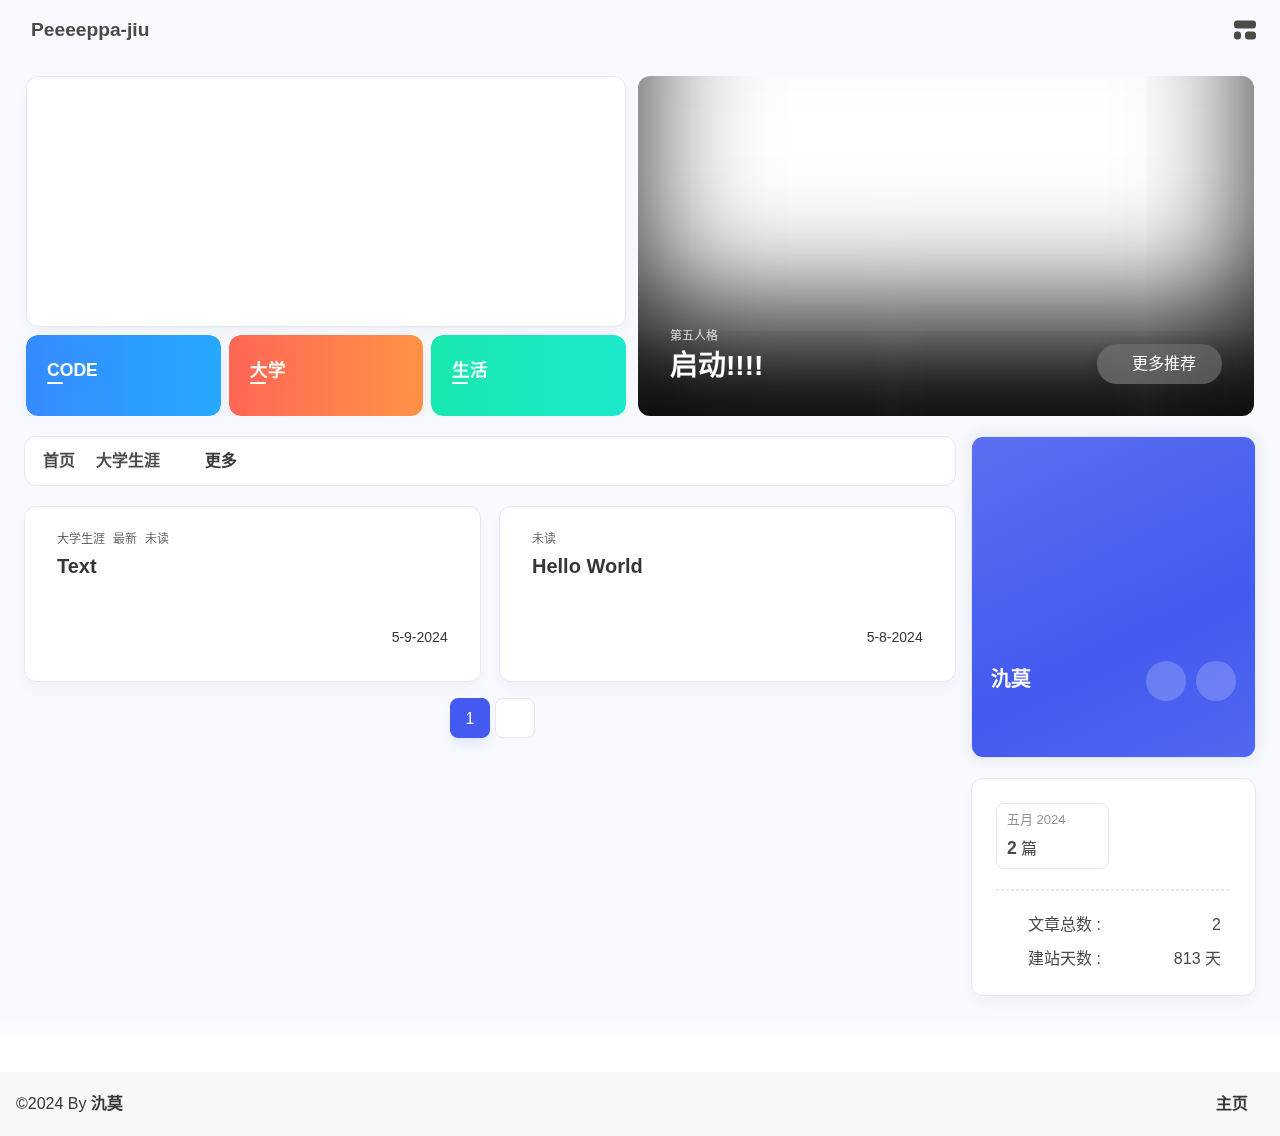
==== index.html @ de9994e9 "Site updated: 2024-05-10 02:09:03" ====
<!DOCTYPE html><html lang="zh-CN" data-theme="light"><head><meta charset="UTF-8"><meta http-equiv="X-UA-Compatible" content="IE=edge"><meta name="viewport" content="width=device-width, initial-scale=1.0, user-scalable=no"><title>Peeeeppa-jiu</title><meta name="author" content="氿莫"><meta name="copyright" content="氿莫"><meta name="format-detection" content="telephone=no"><meta name="theme-color" content="#f7f9fe"><meta name="mobile-web-app-capable" content="yes"><meta name="apple-touch-fullscreen" content="yes"><meta name="apple-mobile-web-app-title" content="Peeeeppa-jiu"><meta name="application-name" content="Peeeeppa-jiu"><meta name="apple-mobile-web-app-capable" content="yes"><meta name="apple-mobile-web-app-status-bar-style" content="#f7f9fe"><meta property="og:type" content="website"><meta property="og:title" content="Peeeeppa-jiu"><meta property="og:url" content="http://example.com/index.html"><meta property="og:site_name" content="Peeeeppa-jiu"><meta property="og:description"><meta property="og:locale" content="zh-CN"><meta property="og:image" content="https://img2.imgtp.com/2024/05/09/BNInA5LU.jpg"><meta property="article:author" content="氿莫"><meta property="article:tag"><meta name="twitter:card" content="summary"><meta name="twitter:image" content="https://img2.imgtp.com/2024/05/09/BNInA5LU.jpg"><meta name="description"><link rel="shortcut icon" href="/"><link rel="canonical" href="http://example.com/"><link rel="preconnect" href="//cdn.cbd.int"/><meta name="google-site-verification" content="xxx"/><meta name="baidu-site-verification" content="code-xxx"/><meta name="msvalidate.01" content="xxx"/><link rel="stylesheet" href="/css/index.css"><link rel="stylesheet" href="https://cdn.cbd.int/node-snackbar@0.1.16/dist/snackbar.min.css" media="print" onload="this.media='all'"><link rel="stylesheet" href="https://cdn.cbd.int/@fancyapps/ui@5.0.28/dist/fancybox/fancybox.css" media="print" onload="this.media='all'"><script>const GLOBAL_CONFIG = {
  linkPageTop: undefined,
  peoplecanvas: {"enable":true,"img":"https://upload-bbs.miyoushe.com/upload/2023/09/03/125766904/ee23df8517f3c3e3efc4145658269c06_5714860933110284659.png"},
  postHeadAiDescription: {"enable":true,"gptName":"三火","mode":"local","switchBtn":false,"btnLink":"https://afdian.net/item/886a79d4db6711eda42a52540025c377","randomNum":3,"basicWordCount":1000,"key":"xxxx","Referer":"https://xx.xx/"},
  diytitle: {"enable":true,"leaveTitle":"w(ﾟДﾟ)w 不要走！再看看嘛！","backTitle":"♪(^∇^*)欢迎肥来！"},
  LA51: undefined,
  greetingBox: undefined,
  twikooEnvId: '',
  commentBarrageConfig:undefined,
  root: '/',
  preloader: {"source":3},
  friends_vue_info: undefined,
  navMusic: false,
  mainTone: undefined,
  authorStatus: undefined,
  algolia: undefined,
  localSearch: undefined,
  translate: undefined,
  noticeOutdate: undefined,
  highlight: {"plugin":"highlight.js","highlightCopy":true,"highlightLang":true,"highlightHeightLimit":330},
  copy: {
    success: '复制成功',
    error: '复制错误',
    noSupport: '浏览器不支持'
  },
  relativeDate: {
    homepage: false,
    simplehomepage: true,
    post: false
  },
  runtime: '天',
  date_suffix: {
    just: '刚刚',
    min: '分钟前',
    hour: '小时前',
    day: '天前',
    month: '个月前'
  },
  copyright: {"copy":true,"copyrightEbable":false,"limitCount":50,"languages":{"author":"作者: 氿莫","link":"链接: ","source":"来源: Peeeeppa-jiu","info":"著作权归作者所有。商业转载请联系作者获得授权，非商业转载请注明出处。","copySuccess":"复制成功，复制和转载请标注本文地址"}},
  lightbox: 'fancybox',
  Snackbar: {"chs_to_cht":"你已切换为繁体","cht_to_chs":"你已切换为简体","day_to_night":"你已切换为深色模式","night_to_day":"你已切换为浅色模式","bgLight":"#425AEF","bgDark":"#1f1f1f","position":"top-center"},
  source: {
    justifiedGallery: {
      js: 'https://cdn.cbd.int/flickr-justified-gallery@2.1.2/dist/fjGallery.min.js',
      css: 'https://cdn.cbd.int/flickr-justified-gallery@2.1.2/dist/fjGallery.css'
    }
  },
  isPhotoFigcaption: false,
  islazyload: true,
  isAnchor: false,
  shortcutKey: undefined,
  autoDarkmode: true
}</script><script id="config-diff">var GLOBAL_CONFIG_SITE = {
  configTitle: 'Peeeeppa-jiu',
  title: 'Peeeeppa-jiu',
  postAI: '',
  pageFillDescription: '',
  isPost: false,
  isHome: true,
  isHighlightShrink: false,
  isToc: false,
  postUpdate: '2024-05-10 02:08:57',
  postMainColor: '',
}</script><noscript><style type="text/css">
  #nav {
    opacity: 1
  }
  .justified-gallery img {
    opacity: 1
  }

  #recent-posts time,
  #post-meta time {
    display: inline !important
  }
</style></noscript><script>(win=>{
      win.saveToLocal = {
        set: (key, value, ttl) => {
          if (ttl === 0) return
          const now = Date.now()
          const expiry = now + ttl * 86400000
          const item = {
            value,
            expiry
          }
          localStorage.setItem(key, JSON.stringify(item))
        },
      
        get: key => {
          const itemStr = localStorage.getItem(key)
      
          if (!itemStr) {
            return undefined
          }
          const item = JSON.parse(itemStr)
          const now = Date.now()
      
          if (now > item.expiry) {
            localStorage.removeItem(key)
            return undefined
          }
          return item.value
        }
      }
    
      win.getScript = (url, attr = {}) => new Promise((resolve, reject) => {
        const script = document.createElement('script')
        script.src = url
        script.async = true
        script.onerror = reject
        script.onload = script.onreadystatechange = function() {
          const loadState = this.readyState
          if (loadState && loadState !== 'loaded' && loadState !== 'complete') return
          script.onload = script.onreadystatechange = null
          resolve()
        }

        Object.keys(attr).forEach(key => {
          script.setAttribute(key, attr[key])
        })

        document.head.appendChild(script)
      })
    
      win.getCSS = (url, id = false) => new Promise((resolve, reject) => {
        const link = document.createElement('link')
        link.rel = 'stylesheet'
        link.href = url
        if (id) link.id = id
        link.onerror = reject
        link.onload = link.onreadystatechange = function() {
          const loadState = this.readyState
          if (loadState && loadState !== 'loaded' && loadState !== 'complete') return
          link.onload = link.onreadystatechange = null
          resolve()
        }
        document.head.appendChild(link)
      })
    
      win.activateDarkMode = () => {
        document.documentElement.setAttribute('data-theme', 'dark')
        if (document.querySelector('meta[name="theme-color"]') !== null) {
          document.querySelector('meta[name="theme-color"]').setAttribute('content', '#18171d')
        }
      }
      win.activateLightMode = () => {
        document.documentElement.setAttribute('data-theme', 'light')
        if (document.querySelector('meta[name="theme-color"]') !== null) {
          document.querySelector('meta[name="theme-color"]').setAttribute('content', '#f7f9fe')
        }
      }
      const t = saveToLocal.get('theme')
    
          const isDarkMode = window.matchMedia('(prefers-color-scheme: dark)').matches
          const isLightMode = window.matchMedia('(prefers-color-scheme: light)').matches
          const isNotSpecified = window.matchMedia('(prefers-color-scheme: no-preference)').matches
          const hasNoSupport = !isDarkMode && !isLightMode && !isNotSpecified

          if (t === undefined) {
            if (isLightMode) activateLightMode()
            else if (isDarkMode) activateDarkMode()
            else if (isNotSpecified || hasNoSupport) {
              const now = new Date()
              const hour = now.getHours()
              const isNight = hour <= 6 || hour >= 18
              isNight ? activateDarkMode() : activateLightMode()
            }
            window.matchMedia('(prefers-color-scheme: dark)').addListener(e => {
              if (saveToLocal.get('theme') === undefined) {
                e.matches ? activateDarkMode() : activateLightMode()
              }
            })
          } else if (t === 'light') activateLightMode()
          else activateDarkMode()
        
      const detectApple = () => {
        if(/iPad|iPhone|iPod|Macintosh/.test(navigator.userAgent)){
          document.documentElement.classList.add('apple')
        }
      }
      detectApple()
    })(window)</script><meta name="generator" content="Hexo 7.2.0"></head><body data-type="anzhiyu"><div id="web_bg"></div><div id="an_music_bg"></div><div id="loading-box" onclick="document.getElementById(&quot;loading-box&quot;).classList.add(&quot;loaded&quot;)"><div class="loading-bg"><img class="loading-img nolazyload" alt="加载头像" src="https://img2.imgtp.com/2024/05/09/BNInA5LU.jpg"/><div class="loading-image-dot"></div></div></div><script>const preloader = {
  endLoading: () => {
    document.getElementById('loading-box').classList.add("loaded");
  },
  initLoading: () => {
    document.getElementById('loading-box').classList.remove("loaded")
  }
}
window.addEventListener('load',()=> { preloader.endLoading() })
setTimeout(function(){preloader.endLoading();},10000)

if (true) {
  document.addEventListener('pjax:send', () => { preloader.initLoading() })
  document.addEventListener('pjax:complete', () => { preloader.endLoading() })
}</script><link rel="stylesheet" href="https://cdn.cbd.int/anzhiyu-theme-static@1.1.10/progress_bar/progress_bar.css"/><script async="async" src="https://cdn.cbd.int/pace-js@1.2.4/pace.min.js" data-pace-options="{ &quot;restartOnRequestAfter&quot;:false,&quot;eventLag&quot;:false}"></script><div class="page" id="body-wrap"><header class="not-top-img" id="page-header"><nav id="nav"><div id="nav-group"><span id="blog_name"><a id="site-name" href="/" accesskey="h"><div class="title">Peeeeppa-jiu</div><i class="anzhiyufont anzhiyu-icon-house-chimney"></i></a></span><div class="mask-name-container"><div id="name-container"><a id="page-name" href="javascript:anzhiyu.scrollToDest(0, 500)">PAGE_NAME</a></div></div><div id="menus"></div><div id="nav-right"><div class="nav-button" id="randomPost_button"><a class="site-page" onclick="toRandomPost()" title="随机前往一个文章" href="javascript:void(0);"><i class="anzhiyufont anzhiyu-icon-dice"></i></a></div><input id="center-console" type="checkbox"/><label class="widget" for="center-console" title="中控台" onclick="anzhiyu.switchConsole();"><i class="left"></i><i class="widget center"></i><i class="widget right"></i></label><div id="console"><div class="console-card-group-reward"><ul class="reward-all console-card"><li class="reward-item"><a href="https://npm.elemecdn.com/anzhiyu-blog@1.1.6/img/post/common/qrcode-weichat.png" target="_blank"><img class="post-qr-code-img" alt="微信" src= "[data-uri]" onerror="this.onerror=null,this.src=&quot;https://img2.imgtp.com/2024/05/09/XuqADDmz.jpg&quot;" data-lazy-src="https://npm.elemecdn.com/anzhiyu-blog@1.1.6/img/post/common/qrcode-weichat.png"/></a><div class="post-qr-code-desc">微信</div></li><li class="reward-item"><a href="https://npm.elemecdn.com/anzhiyu-blog@1.1.6/img/post/common/qrcode-alipay.png" target="_blank"><img class="post-qr-code-img" alt="支付宝" src= "[data-uri]" onerror="this.onerror=null,this.src=&quot;https://img2.imgtp.com/2024/05/09/XuqADDmz.jpg&quot;" data-lazy-src="https://npm.elemecdn.com/anzhiyu-blog@1.1.6/img/post/common/qrcode-alipay.png"/></a><div class="post-qr-code-desc">支付宝</div></li></ul></div><div class="console-card-group"><div class="console-card-group-left"></div><div class="console-card-group-right"><div class="console-card tags"><div class="card-content"><div class="author-content-item-tips">兴趣点</div><span class="author-content-item-title">寻找你感兴趣的领域</span></div></div><div class="console-card history"><div class="item-headline"><i class="anzhiyufont anzhiyu-icon-box-archiv"></i><span>文章</span></div><div class="card-archives"><div class="item-headline"><i class="anzhiyufont anzhiyu-icon-archive"></i><span>归档</span></div><ul class="card-archive-list"><li class="card-archive-list-item"><a class="card-archive-list-link" href="/archives/2024/05/"><span class="card-archive-list-date">五月 2024</span><div class="card-archive-list-count-group"><span class="card-archive-list-count">2</span><span>篇</span></div></a></li></ul></div><hr/></div></div></div><div class="button-group"><div class="console-btn-item"><a class="darkmode_switchbutton" title="显示模式切换" href="javascript:void(0);"><i class="anzhiyufont anzhiyu-icon-moon"></i></a></div><div class="console-btn-item" id="consoleHideAside" onclick="anzhiyu.hideAsideBtn()" title="边栏显示控制"><a class="asideSwitch"><i class="anzhiyufont anzhiyu-icon-arrows-left-right"></i></a></div></div><div class="console-mask" onclick="anzhiyu.hideConsole()" href="javascript:void(0);"></div></div><div class="nav-button" id="nav-totop"><a class="totopbtn" href="javascript:void(0);"><i class="anzhiyufont anzhiyu-icon-arrow-up"></i><span id="percent" onclick="anzhiyu.scrollToDest(0,500)">0</span></a></div><div id="toggle-menu"><a class="site-page" href="javascript:void(0);" title="切换"><i class="anzhiyufont anzhiyu-icon-bars"></i></a></div></div></div></nav></header><main id="blog-container"><div id="home_top"><div class="swiper_container_card" style="height: auto;width: 100%"><div id="bannerGroup"><div id="random-banner"><canvas id="peoplecanvas"></canvas><a id="random-hover" href="javascript:toRandomPost()"><i class="anzhiyufont anzhiyu-icon-paper-plane"></i><div class="bannerText">随便逛逛<i class="anzhiyufont anzhiyu-icon-arrow-right"></i></div></a></div><div class="categoryGroup"><div class="categoryItem" style="box-shadow:var(--anzhiyu-shadow-blue)"><a class="categoryButton blue" href="/categories/%E4%BB%A3%E7%A0%81%E7%9B%B8%E5%85%B3/"><span class="categoryButtonText">CODE</span><i class="anzhiyufont anzhiyu-icon-dove"></i></a></div><div class="categoryItem" style="box-shadow:var(--anzhiyu-shadow-red)"><a class="categoryButton red" href="/categories/%E5%A4%A7%E5%AD%A6%E7%94%9F%E6%B6%AF/"><span class="categoryButtonText">大学</span><i class="anzhiyufont anzhiyu-icon-fire"></i></a></div><div class="categoryItem" style="box-shadow:var(--anzhiyu-shadow-green)"><a class="categoryButton green" href="/categories/%E7%94%9F%E6%B4%BB%E6%97%A5%E5%B8%B8/"><span class="categoryButtonText">生活</span><i class="anzhiyufont anzhiyu-icon-book"></i></a></div></div></div><div class="topGroup"><div class="recent-post-item" onclick="pjax.loadUrl(&quot;/2024/05/09/Text/&quot;)"><div class="post_cover left_radius"><a href="2024/05/09/Text/" title="Text"><span class="recent-post-top-text">荐</span><img class="post_bg" onerror="this.onerror=null;this.src='https://img2.imgtp.com/2024/05/09/XuqADDmz.jpg'" alt="cover" src= "[data-uri]" onerror="this.onerror=null,this.src=&quot;https://img2.imgtp.com/2024/05/09/XuqADDmz.jpg&quot;" data-lazy-src="https://img2.imgtp.com/2024/05/09/oAl0zNBe.jpg?_r_=b6e2ce55-3963-7d2e-41b6-76ee86a90893"></a></div><div class="recent-post-info"><a class="article-title" href="2024/05/09/Text/" title="Text">Text</a></div></div><div class="recent-post-item" onclick="pjax.loadUrl(&quot;/2024/05/08/hello-world/&quot;)"><div class="post_cover left_radius"><a href="2024/05/08/hello-world/" title="Hello World"><span class="recent-post-top-text">荐</span><img class="post_bg" onerror="this.onerror=null;this.src='https://img2.imgtp.com/2024/05/09/XuqADDmz.jpg'" alt="cover" src= "[data-uri]" onerror="this.onerror=null,this.src=&quot;https://img2.imgtp.com/2024/05/09/XuqADDmz.jpg&quot;" data-lazy-src="https://img2.imgtp.com/2024/05/09/oAl0zNBe.jpg?_r_=6f4a220d-f063-0851-59a9-e54e8aee7e86"></a></div><div class="recent-post-info"><a class="article-title" href="2024/05/08/hello-world/" title="Hello World">Hello World</a></div></div><a class="todayCard" id="todayCard" target="_blank" rel="noopener" href="https://id5.163.com/index.html" style="z-index: 1;"><div class="todayCard-info"><div class="todayCard-tips">第五人格</div><div class="todayCard-title">启动!!!!</div></div><img class="todayCard-cover" src= "[data-uri]" onerror="this.onerror=null,this.src=&quot;https://img2.imgtp.com/2024/05/09/XuqADDmz.jpg&quot;" data-lazy-src="https://img2.imgtp.com/2024/05/09/RB2TirCe.jpg" onerror="this.onerror=null;this.src='https://img2.imgtp.com/2024/05/09/XuqADDmz.jpg'" alt="封面"><div class="banner-button-group"><div class="banner-button" onclick="event.stopPropagation();event.preventDefault();anzhiyu.hideTodayCard();"><i class="anzhiyufont anzhiyu-icon-arrow-circle-right"></i><span class="banner-button-text">更多推荐</span></div></div></a></div><link rel="stylesheet"></div></div><div class="layout" id="content-inner"><div class="recent-posts" id="recent-posts"><div id="categoryBar"><div class="category-bar" id="category-bar"><div id="catalog-bar"><div id="catalog-list"><div class="catalog-list-item" id="首页"><a href="/">首页</a></div>
    <div class="catalog-list-item" id="/categories/大学生涯/">
      <a href="/categories/大学生涯/">
        大学生涯
      </a>
    </div>
    </div><div class="category-bar-next" id="category-bar-next" onclick="anzhiyu.scrollCategoryBarToRight()"><i class="anzhiyufont anzhiyu-icon-angle-double-right"></i></div><a class="catalog-more" href="/categories/">更多</a></div></div></div><div class="recent-post-item lastestpost-item" onclick="pjax.loadUrl('/2024/05/09/Text/')"><div class="recent-post-info no-cover"><div class="recent-post-info-top"><div class="recent-post-info-top-tips"><div class="article-categories-original">大学生涯</div><span class="newPost">最新</span><a class="unvisited-post" href="/2024/05/09/Text/" title="Text">未读</a></div><a class="article-title" href="/2024/05/09/Text/" title="Text">Text</a></div><div class="article-meta-wrap"><span class="post-meta-date"><i class="anzhiyufont anzhiyu-icon-calendar-days" style="font-size: 15px; display:none"></i><span class="article-meta-label">发表于</span><time datetime="2024-05-09T13:11:25.000Z" title="发表于 2024-05-09 21:11:25" time="2024-05-09 21:11:25">2024-05-09</time><time class="time_hidden" datetime="2024-05-09T17:37:55.885Z" title="更新于 2024-05-10 01:37:55" time="2024-05-10 01:37:55">2024-05-10</time></span></div><div class="content">just a test
</div></div></div><div class="recent-post-item" onclick="pjax.loadUrl('/2024/05/08/hello-world/')"><div class="recent-post-info no-cover"><div class="recent-post-info-top"><div class="recent-post-info-top-tips"><a class="unvisited-post" href="/2024/05/08/hello-world/" title="Hello World">未读</a></div><a class="article-title" href="/2024/05/08/hello-world/" title="Hello World">Hello World</a></div><div class="article-meta-wrap"><span class="post-meta-date"><i class="anzhiyufont anzhiyu-icon-calendar-days" style="font-size: 15px; display:none"></i><span class="article-meta-label">发表于</span><time datetime="2024-05-08T08:08:47.923Z" title="发表于 2024-05-08 16:08:47" time="2024-05-08 16:08:47">2024-05-08</time><time class="time_hidden" datetime="2024-05-09T15:39:02.812Z" title="更新于 2024-05-09 23:39:02" time="2024-05-09 23:39:02">2024-05-09</time></span></div><div class="content">Welcome to Hexo! This is your very first post. Check documentation for more info. If you get any problems when using Hexo, you can find the answer in troubleshooting or you can ask me on GitHub.
Quick StartCreate a new post1$ hexo new &quot;My New Post&quot;

More info: Writing
Run server1$ hexo server

More info: Server
Generate static files1$ hexo generate

More info: Generating
Deploy to remote sites1$ hexo deploy

More info: Deployment
</div></div></div><nav id="pagination"><div class="pagination"><span class="page-number current">1</span><div class="toPageGroup"><input id="toPageText" oninput="value=value.replace(/[^0-9]/g,'')" maxlength="3" onkeyup="this.value=this.value.replace(/[^u4e00-u9fa5w]/g,'')" aria-label="toPage"><a id="toPageButton" onclick="anzhiyu.toPage()"><i class="anzhiyufont anzhiyu-icon-angles-right" style="font-weight: inherit; font-size: 1rem;"></i></a></div></div></nav></div><div class="aside-content" id="aside-content"><div class="card-widget card-info"><div class="card-content"><div class="author-info-avatar"><img class="avatar-img" src= "[data-uri]" onerror="this.onerror=null,this.src=&quot;https://img2.imgtp.com/2024/05/09/XuqADDmz.jpg&quot;" data-lazy-src="https://img2.imgtp.com/2024/05/09/BNInA5LU.jpg" onerror="this.onerror=null;this.src='/img/friend_404.gif'" alt="avatar"/></div><div class="author-info__description">hi!这里是氿莫,是一名菜鸟,感谢你的到来!</div><div class="author-info__bottom-group"><a class="author-info__bottom-group-left" href="/"><h1 class="author-info__name">氿莫</h1><div class="author-info__desc"></div></a><div class="card-info-social-icons is-center"><a class="social-icon faa-parent animated-hover" href="https://github.com/peeeeppa" target="_blank" title="Github"><i class="anzhiyufont anzhiyu-icon-github"></i></a><a class="social-icon faa-parent animated-hover" href="https://space.bilibili.com/503133688" target="_blank" title="BiliBili"><i class="anzhiyufont anzhiyu-icon-bilibili"></i></a></div></div></div></div><div class="sticky_layout"><div class="card-widget"><div class="card-archives"><div class="item-headline"><i class="anzhiyufont anzhiyu-icon-archive"></i><span>归档</span></div><ul class="card-archive-list"><li class="card-archive-list-item"><a class="card-archive-list-link" href="/archives/2024/05/"><span class="card-archive-list-date">五月 2024</span><div class="card-archive-list-count-group"><span class="card-archive-list-count">2</span><span>篇</span></div></a></li></ul></div><hr/><div class="card-webinfo"><div class="item-headline"><i class="anzhiyufont anzhiyu-icon-chart-line"></i><span>网站资讯</span></div><div class="webinfo"><div class="webinfo-item"><div class="webinfo-item-title"><i class="anzhiyufont anzhiyu-icon-file-lines"></i><div class="item-name">文章总数 :</div></div><div class="item-count">2</div></div><div class="webinfo-item"><div class="webinfo-item-title"><i class="anzhiyufont anzhiyu-icon-stopwatch"></i><div class="item-name">建站天数 :</div></div><div class="item-count" id="runtimeshow" data-publishDate="2024-05-04T16:00:00.000Z"><i class="anzhiyufont anzhiyu-icon-spinner anzhiyu-spin"></i></div></div></div></div></div></div></div></div></main><footer id="footer"><div id="footer-wrap"></div><div id="footer-bar"><div class="footer-bar-links"><div class="footer-bar-left"><div id="footer-bar-tips"><div class="copyright">&copy;2024 By <a class="footer-bar-link" href="/" title="氿莫" target="_blank">氿莫</a></div></div><div id="footer-type-tips"></div></div><div class="footer-bar-right"><a class="footer-bar-link" target="_blank" rel="noopener" href="https://peeeeppa.github.io" title="主页">主页</a></div></div></div></footer></div><div id="sidebar"><div id="menu-mask"></div><div id="sidebar-menus"><div class="sidebar-site-data site-data is-center"><a href="/archives/" title="archive"><div class="headline">文章</div><div class="length-num">2</div></a><a href="/tags/" title="tag"><div class="headline">标签</div><div class="length-num">0</div></a><a href="/categories/" title="category"><div class="headline">分类</div><div class="length-num">1</div></a></div><span class="sidebar-menu-item-title">功能</span><div class="sidebar-menu-item"><a class="darkmode_switchbutton menu-child" href="javascript:void(0);" title="显示模式"><i class="anzhiyufont anzhiyu-icon-circle-half-stroke"></i><span>显示模式</span></a></div><div class="back-menu-list-groups"><div class="back-menu-list-group"><div class="back-menu-list-title">网页</div><div class="back-menu-list"><a class="back-menu-item" target="_blank" rel="noopener" href="https://blog.anheyu.com/" title="博客"><img class="back-menu-item-icon" src= "[data-uri]" onerror="this.onerror=null,this.src=&quot;https://img2.imgtp.com/2024/05/09/XuqADDmz.jpg&quot;" data-lazy-src="/img/favicon.ico" alt="博客"/><span class="back-menu-item-text">博客</span></a></div></div><div class="back-menu-list-group"><div class="back-menu-list-title">项目</div><div class="back-menu-list"><a class="back-menu-item" target="_blank" rel="noopener" href="https://image.anheyu.com/" title="安知鱼图床"><img class="back-menu-item-icon" src= "[data-uri]" onerror="this.onerror=null,this.src=&quot;https://img2.imgtp.com/2024/05/09/XuqADDmz.jpg&quot;" data-lazy-src="https://image.anheyu.com/favicon.ico" alt="安知鱼图床"/><span class="back-menu-item-text">安知鱼图床</span></a></div></div></div><span class="sidebar-menu-item-title">标签</span></div></div><div id="rightside"><div id="rightside-config-hide"><button id="darkmode" type="button" title="浅色和深色模式转换"><i class="anzhiyufont anzhiyu-icon-circle-half-stroke"></i></button></div><div id="rightside-config-show"><button id="rightside-config" type="button" title="设置"><i class="anzhiyufont anzhiyu-icon-gear"></i></button><button id="go-up" type="button" title="回到顶部"><i class="anzhiyufont anzhiyu-icon-arrow-up"></i></button></div></div><div id="rightMenu"><div class="rightMenu-group rightMenu-small"><div class="rightMenu-item" id="menu-backward"><i class="anzhiyufont anzhiyu-icon-arrow-left"></i></div><div class="rightMenu-item" id="menu-forward"><i class="anzhiyufont anzhiyu-icon-arrow-right"></i></div><div class="rightMenu-item" id="menu-refresh"><i class="anzhiyufont anzhiyu-icon-arrow-rotate-right" style="font-size: 1rem;"></i></div><div class="rightMenu-item" id="menu-top"><i class="anzhiyufont anzhiyu-icon-arrow-up"></i></div></div><div class="rightMenu-group rightMenu-line rightMenuPlugin"><div class="rightMenu-item" id="menu-copytext"><i class="anzhiyufont anzhiyu-icon-copy"></i><span>复制选中文本</span></div><div class="rightMenu-item" id="menu-pastetext"><i class="anzhiyufont anzhiyu-icon-paste"></i><span>粘贴文本</span></div><a class="rightMenu-item" id="menu-commenttext"><i class="anzhiyufont anzhiyu-icon-comment-medical"></i><span>引用到评论</span></a><div class="rightMenu-item" id="menu-newwindow"><i class="anzhiyufont anzhiyu-icon-window-restore"></i><span>新窗口打开</span></div><div class="rightMenu-item" id="menu-copylink"><i class="anzhiyufont anzhiyu-icon-link"></i><span>复制链接地址</span></div><div class="rightMenu-item" id="menu-copyimg"><i class="anzhiyufont anzhiyu-icon-images"></i><span>复制此图片</span></div><div class="rightMenu-item" id="menu-downloadimg"><i class="anzhiyufont anzhiyu-icon-download"></i><span>下载此图片</span></div><div class="rightMenu-item" id="menu-newwindowimg"><i class="anzhiyufont anzhiyu-icon-window-restore"></i><span>新窗口打开图片</span></div><div class="rightMenu-item" id="menu-search"><i class="anzhiyufont anzhiyu-icon-magnifying-glass"></i><span>站内搜索</span></div><div class="rightMenu-item" id="menu-searchBaidu"><i class="anzhiyufont anzhiyu-icon-magnifying-glass"></i><span>百度搜索</span></div><div class="rightMenu-item" id="menu-music-toggle"><i class="anzhiyufont anzhiyu-icon-play"></i><span>播放音乐</span></div><div class="rightMenu-item" id="menu-music-back"><i class="anzhiyufont anzhiyu-icon-backward"></i><span>切换到上一首</span></div><div class="rightMenu-item" id="menu-music-forward"><i class="anzhiyufont anzhiyu-icon-forward"></i><span>切换到下一首</span></div><div class="rightMenu-item" id="menu-music-playlist" onclick="window.open(&quot;https://y.qq.com/n/ryqq/playlist/8802438608&quot;, &quot;_blank&quot;);" style="display: none;"><i class="anzhiyufont anzhiyu-icon-radio"></i><span>查看所有歌曲</span></div><div class="rightMenu-item" id="menu-music-copyMusicName"><i class="anzhiyufont anzhiyu-icon-copy"></i><span>复制歌名</span></div></div><div class="rightMenu-group rightMenu-line rightMenuOther"><a class="rightMenu-item menu-link" id="menu-randomPost"><i class="anzhiyufont anzhiyu-icon-shuffle"></i><span>随便逛逛</span></a><a class="rightMenu-item menu-link" href="/categories/"><i class="anzhiyufont anzhiyu-icon-cube"></i><span>博客分类</span></a><a class="rightMenu-item menu-link" href="/tags/"><i class="anzhiyufont anzhiyu-icon-tags"></i><span>文章标签</span></a></div><div class="rightMenu-group rightMenu-line rightMenuOther"><a class="rightMenu-item" id="menu-copy" href="javascript:void(0);"><i class="anzhiyufont anzhiyu-icon-copy"></i><span>复制地址</span></a><a class="rightMenu-item" id="menu-commentBarrage" href="javascript:void(0);"><i class="anzhiyufont anzhiyu-icon-message"></i><span class="menu-commentBarrage-text">关闭热评</span></a><a class="rightMenu-item" id="menu-darkmode" href="javascript:void(0);"><i class="anzhiyufont anzhiyu-icon-circle-half-stroke"></i><span class="menu-darkmode-text">深色模式</span></a><a class="rightMenu-item" id="menu-translate" href="javascript:void(0);"><i class="anzhiyufont anzhiyu-icon-language"></i><span>轉為繁體</span></a></div></div><div id="rightmenu-mask"></div><div><script src="/js/utils.js"></script><script src="/js/main.js"></script><script src="https://cdn.cbd.int/@fancyapps/ui@5.0.28/dist/fancybox/fancybox.umd.js"></script><script src="https://cdn.cbd.int/instant.page@5.2.0/instantpage.js" type="module"></script><script src="https://cdn.cbd.int/vanilla-lazyload@17.8.5/dist/lazyload.iife.min.js"></script><script src="https://cdn.cbd.int/node-snackbar@0.1.16/dist/snackbar.min.js"></script><script>function panguFn () {
  if (typeof pangu === 'object') pangu.autoSpacingPage()
  else {
    getScript('https://cdn.cbd.int/pangu@4.0.7/dist/browser/pangu.min.js')
      .then(() => {
        pangu.autoSpacingPage()
      })
  }
}

function panguInit () {
  if (false){
    GLOBAL_CONFIG_SITE.isPost && panguFn()
  } else {
    panguFn()
  }
}

document.addEventListener('DOMContentLoaded', panguInit)</script><canvas id="universe"></canvas><script async src="https://npm.elemecdn.com/anzhiyu-theme-static@1.0.0/dark/dark.js"></script><script>// 消除控制台打印
var HoldLog = console.log;
console.log = function () {};
let now1 = new Date();
queueMicrotask(() => {
  const Log = function () {
    HoldLog.apply(console, arguments);
  }; //在恢复前输出日志
  const grt = new Date("04/01/2021 00:00:00"); //此处修改你的建站时间或者网站上线时间
  now1.setTime(now1.getTime() + 250);
  const days = (now1 - grt) / 1000 / 60 / 60 / 24;
  const dnum = Math.floor(days);
  const ascll = [
    `欢迎使用安知鱼!`,
    `生活明朗, 万物可爱`,
    `
        
       █████╗ ███╗   ██╗███████╗██╗  ██╗██╗██╗   ██╗██╗   ██╗
      ██╔══██╗████╗  ██║╚══███╔╝██║  ██║██║╚██╗ ██╔╝██║   ██║
      ███████║██╔██╗ ██║  ███╔╝ ███████║██║ ╚████╔╝ ██║   ██║
      ██╔══██║██║╚██╗██║ ███╔╝  ██╔══██║██║  ╚██╔╝  ██║   ██║
      ██║  ██║██║ ╚████║███████╗██║  ██║██║   ██║   ╚██████╔╝
      ╚═╝  ╚═╝╚═╝  ╚═══╝╚══════╝╚═╝  ╚═╝╚═╝   ╚═╝    ╚═════╝
        
        `,
    "已上线",
    dnum,
    "天",
    "©2024 By 安知鱼 V1.6.12",
  ];
  const ascll2 = [`NCC2-036`, `调用前置摄像头拍照成功，识别为【小笨蛋】.`, `Photo captured: `, `🤪`];

  setTimeout(
    Log.bind(
      console,
      `\n%c${ascll[0]} %c ${ascll[1]} %c ${ascll[2]} %c${ascll[3]}%c ${ascll[4]}%c ${ascll[5]}\n\n%c ${ascll[6]}\n`,
      "color:#425AEF",
      "",
      "color:#425AEF",
      "color:#425AEF",
      "",
      "color:#425AEF",
      ""
    )
  );
  setTimeout(
    Log.bind(
      console,
      `%c ${ascll2[0]} %c ${ascll2[1]} %c \n${ascll2[2]} %c\n${ascll2[3]}\n`,
      "color:white; background-color:#4fd953",
      "",
      "",
      'background:url("https://npm.elemecdn.com/anzhiyu-blog@1.1.6/img/post/common/tinggge.gif") no-repeat;font-size:450%'
    )
  );

  setTimeout(Log.bind(console, "%c WELCOME %c 你好，小笨蛋.", "color:white; background-color:#4f90d9", ""));

  setTimeout(
    console.warn.bind(
      console,
      "%c ⚡ Powered by 安知鱼 %c 你正在访问 氿莫 的博客.",
      "color:white; background-color:#f0ad4e",
      ""
    )
  );

  setTimeout(Log.bind(console, "%c W23-12 %c 你已打开控制台.", "color:white; background-color:#4f90d9", ""));

  setTimeout(
    console.warn.bind(console, "%c S013-782 %c 你现在正处于监控中.", "color:white; background-color:#d9534f", "")
  );
});</script><script async src="/anzhiyu/random.js"></script><div class="js-pjax"><script>if (typeof gsap === "object") {
  getScript("/js/anzhiyu/people.js", {defer:true})
} else {
  getScript("https://cdn.cbd.int/anzhiyu-theme-static@1.0.0/gsap/gsap.min.js").then(()=>{
    getScript("/js/anzhiyu/people.js", {defer:true})
  });
}</script><input type="hidden" name="page-type" id="page-type" value="anzhiyu"></div><script>var visitorMail = "";
</script><script async data-pjax src="https://cdn.cbd.int/anzhiyu-theme-static@1.0.0/waterfall/waterfall.js"></script><script src="https://lf3-cdn-tos.bytecdntp.com/cdn/expire-1-M/qrcodejs/1.0.0/qrcode.min.js"></script><link rel="stylesheet" href="https://cdn.cbd.int/anzhiyu-theme-static@1.1.9/icon/ali_iconfont_css.css"><link rel="stylesheet" href="https://cdn.cbd.int/anzhiyu-theme-static@1.0.0/aplayer/APlayer.min.css" media="print" onload="this.media='all'"><script src="https://cdn.cbd.int/anzhiyu-blog-static@1.0.1/js/APlayer.min.js"></script><script src="https://cdn.cbd.int/hexo-anzhiyu-music@1.0.1/assets/js/Meting2.min.js"></script><script src="https://cdn.cbd.int/pjax@0.2.8/pjax.min.js"></script><script>let pjaxSelectors = ["head > title","#config-diff","#body-wrap","#rightside-config-hide","#rightside-config-show",".js-pjax"]
var pjax = new Pjax({
  elements: 'a:not([target="_blank"])',
  selectors: pjaxSelectors,
  cacheBust: false,
  analytics: false,
  scrollRestoration: false
})

document.addEventListener('pjax:send', function () {
  // removeEventListener scroll 
  anzhiyu.removeGlobalFnEvent('pjax')
  anzhiyu.removeGlobalFnEvent('themeChange')

  document.getElementById('rightside').classList.remove('rightside-show')
  
  if (window.aplayers) {
    for (let i = 0; i < window.aplayers.length; i++) {
      if (!window.aplayers[i].options.fixed) {
        window.aplayers[i].destroy()
      }
    }
  }

  typeof typed === 'object' && typed.destroy()

  //reset readmode
  const $bodyClassList = document.body.classList
  $bodyClassList.contains('read-mode') && $bodyClassList.remove('read-mode')
})

document.addEventListener('pjax:complete', function () {
  window.refreshFn()

  document.querySelectorAll('script[data-pjax]').forEach(item => {
    const newScript = document.createElement('script')
    const content = item.text || item.textContent || item.innerHTML || ""
    Array.from(item.attributes).forEach(attr => newScript.setAttribute(attr.name, attr.value))
    newScript.appendChild(document.createTextNode(content))
    item.parentNode.replaceChild(newScript, item)
  })

  GLOBAL_CONFIG.islazyload && window.lazyLoadInstance.update()

  typeof panguInit === 'function' && panguInit()

  // google analytics
  typeof gtag === 'function' && gtag('config', '', {'page_path': window.location.pathname});

  // baidu analytics
  typeof _hmt === 'object' && _hmt.push(['_trackPageview',window.location.pathname]);

  typeof loadMeting === 'function' && document.getElementsByClassName('aplayer').length && loadMeting()

  // prismjs
  typeof Prism === 'object' && Prism.highlightAll()
})

document.addEventListener('pjax:error', e => {
  if (e.request.status === 404) {
    pjax.loadUrl('/404.html')
  }
})</script><script charset="UTF-8" src="https://cdn.cbd.int/anzhiyu-theme-static@1.1.5/accesskey/accesskey.js"></script></div><div id="popup-window"><div class="popup-window-title">通知</div><div class="popup-window-divider"></div><div class="popup-window-content"><div class="popup-tip">你好呀</div><div class="popup-link"><i class="anzhiyufont anzhiyu-icon-arrow-circle-right"></i></div></div></div></body></html>
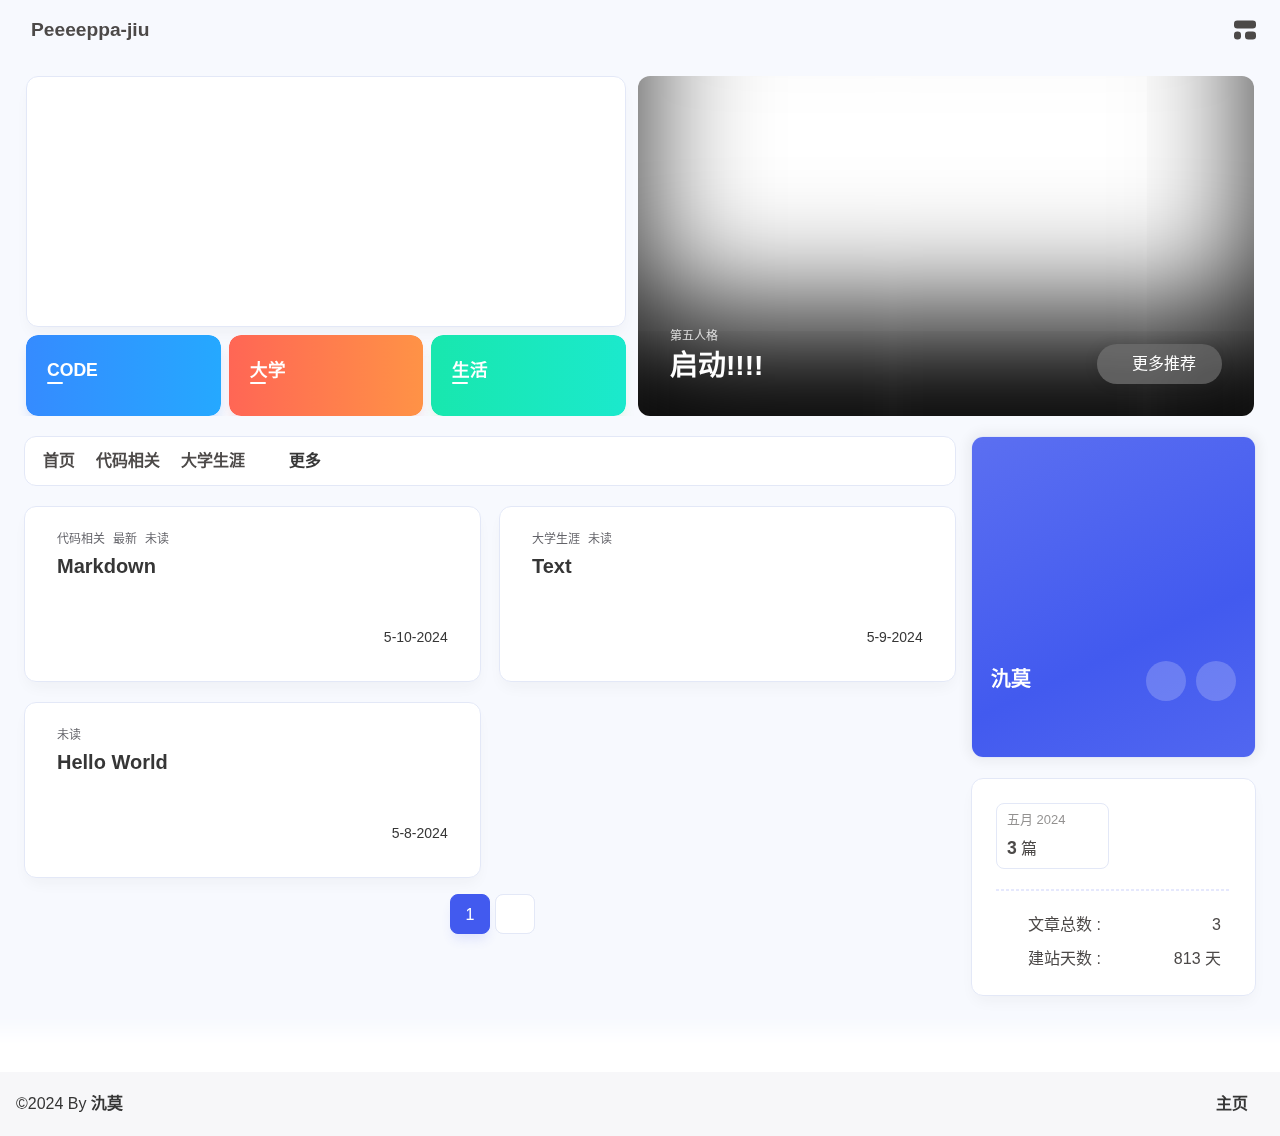
==== commit 9f8a1313: "Site updated: 2024-05-10 22:27:53" ====
--- a/index.html
+++ b/index.html
@@ -59,7 +59,7 @@
   isHome: true,
   isHighlightShrink: false,
   isToc: false,
-  postUpdate: '2024-05-10 02:08:57',
+  postUpdate: '2024-05-10 22:27:51',
   postMainColor: '',
 }</script><noscript><style type="text/css">
   #nav {
@@ -193,13 +193,51 @@
 if (true) {
   document.addEventListener('pjax:send', () => { preloader.initLoading() })
   document.addEventListener('pjax:complete', () => { preloader.endLoading() })
-}</script><link rel="stylesheet" href="https://cdn.cbd.int/anzhiyu-theme-static@1.1.10/progress_bar/progress_bar.css"/><script async="async" src="https://cdn.cbd.int/pace-js@1.2.4/pace.min.js" data-pace-options="{ &quot;restartOnRequestAfter&quot;:false,&quot;eventLag&quot;:false}"></script><div class="page" id="body-wrap"><header class="not-top-img" id="page-header"><nav id="nav"><div id="nav-group"><span id="blog_name"><a id="site-name" href="/" accesskey="h"><div class="title">Peeeeppa-jiu</div><i class="anzhiyufont anzhiyu-icon-house-chimney"></i></a></span><div class="mask-name-container"><div id="name-container"><a id="page-name" href="javascript:anzhiyu.scrollToDest(0, 500)">PAGE_NAME</a></div></div><div id="menus"></div><div id="nav-right"><div class="nav-button" id="randomPost_button"><a class="site-page" onclick="toRandomPost()" title="随机前往一个文章" href="javascript:void(0);"><i class="anzhiyufont anzhiyu-icon-dice"></i></a></div><input id="center-console" type="checkbox"/><label class="widget" for="center-console" title="中控台" onclick="anzhiyu.switchConsole();"><i class="left"></i><i class="widget center"></i><i class="widget right"></i></label><div id="console"><div class="console-card-group-reward"><ul class="reward-all console-card"><li class="reward-item"><a href="https://npm.elemecdn.com/anzhiyu-blog@1.1.6/img/post/common/qrcode-weichat.png" target="_blank"><img class="post-qr-code-img" alt="微信" src= "[data-uri]" onerror="this.onerror=null,this.src=&quot;https://img2.imgtp.com/2024/05/09/XuqADDmz.jpg&quot;" data-lazy-src="https://npm.elemecdn.com/anzhiyu-blog@1.1.6/img/post/common/qrcode-weichat.png"/></a><div class="post-qr-code-desc">微信</div></li><li class="reward-item"><a href="https://npm.elemecdn.com/anzhiyu-blog@1.1.6/img/post/common/qrcode-alipay.png" target="_blank"><img class="post-qr-code-img" alt="支付宝" src= "[data-uri]" onerror="this.onerror=null,this.src=&quot;https://img2.imgtp.com/2024/05/09/XuqADDmz.jpg&quot;" data-lazy-src="https://npm.elemecdn.com/anzhiyu-blog@1.1.6/img/post/common/qrcode-alipay.png"/></a><div class="post-qr-code-desc">支付宝</div></li></ul></div><div class="console-card-group"><div class="console-card-group-left"></div><div class="console-card-group-right"><div class="console-card tags"><div class="card-content"><div class="author-content-item-tips">兴趣点</div><span class="author-content-item-title">寻找你感兴趣的领域</span></div></div><div class="console-card history"><div class="item-headline"><i class="anzhiyufont anzhiyu-icon-box-archiv"></i><span>文章</span></div><div class="card-archives"><div class="item-headline"><i class="anzhiyufont anzhiyu-icon-archive"></i><span>归档</span></div><ul class="card-archive-list"><li class="card-archive-list-item"><a class="card-archive-list-link" href="/archives/2024/05/"><span class="card-archive-list-date">五月 2024</span><div class="card-archive-list-count-group"><span class="card-archive-list-count">2</span><span>篇</span></div></a></li></ul></div><hr/></div></div></div><div class="button-group"><div class="console-btn-item"><a class="darkmode_switchbutton" title="显示模式切换" href="javascript:void(0);"><i class="anzhiyufont anzhiyu-icon-moon"></i></a></div><div class="console-btn-item" id="consoleHideAside" onclick="anzhiyu.hideAsideBtn()" title="边栏显示控制"><a class="asideSwitch"><i class="anzhiyufont anzhiyu-icon-arrows-left-right"></i></a></div></div><div class="console-mask" onclick="anzhiyu.hideConsole()" href="javascript:void(0);"></div></div><div class="nav-button" id="nav-totop"><a class="totopbtn" href="javascript:void(0);"><i class="anzhiyufont anzhiyu-icon-arrow-up"></i><span id="percent" onclick="anzhiyu.scrollToDest(0,500)">0</span></a></div><div id="toggle-menu"><a class="site-page" href="javascript:void(0);" title="切换"><i class="anzhiyufont anzhiyu-icon-bars"></i></a></div></div></div></nav></header><main id="blog-container"><div id="home_top"><div class="swiper_container_card" style="height: auto;width: 100%"><div id="bannerGroup"><div id="random-banner"><canvas id="peoplecanvas"></canvas><a id="random-hover" href="javascript:toRandomPost()"><i class="anzhiyufont anzhiyu-icon-paper-plane"></i><div class="bannerText">随便逛逛<i class="anzhiyufont anzhiyu-icon-arrow-right"></i></div></a></div><div class="categoryGroup"><div class="categoryItem" style="box-shadow:var(--anzhiyu-shadow-blue)"><a class="categoryButton blue" href="/categories/%E4%BB%A3%E7%A0%81%E7%9B%B8%E5%85%B3/"><span class="categoryButtonText">CODE</span><i class="anzhiyufont anzhiyu-icon-dove"></i></a></div><div class="categoryItem" style="box-shadow:var(--anzhiyu-shadow-red)"><a class="categoryButton red" href="/categories/%E5%A4%A7%E5%AD%A6%E7%94%9F%E6%B6%AF/"><span class="categoryButtonText">大学</span><i class="anzhiyufont anzhiyu-icon-fire"></i></a></div><div class="categoryItem" style="box-shadow:var(--anzhiyu-shadow-green)"><a class="categoryButton green" href="/categories/%E7%94%9F%E6%B4%BB%E6%97%A5%E5%B8%B8/"><span class="categoryButtonText">生活</span><i class="anzhiyufont anzhiyu-icon-book"></i></a></div></div></div><div class="topGroup"><div class="recent-post-item" onclick="pjax.loadUrl(&quot;/2024/05/09/Text/&quot;)"><div class="post_cover left_radius"><a href="2024/05/09/Text/" title="Text"><span class="recent-post-top-text">荐</span><img class="post_bg" onerror="this.onerror=null;this.src='https://img2.imgtp.com/2024/05/09/XuqADDmz.jpg'" alt="cover" src= "[data-uri]" onerror="this.onerror=null,this.src=&quot;https://img2.imgtp.com/2024/05/09/XuqADDmz.jpg&quot;" data-lazy-src="https://img2.imgtp.com/2024/05/09/oAl0zNBe.jpg?_r_=b6e2ce55-3963-7d2e-41b6-76ee86a90893"></a></div><div class="recent-post-info"><a class="article-title" href="2024/05/09/Text/" title="Text">Text</a></div></div><div class="recent-post-item" onclick="pjax.loadUrl(&quot;/2024/05/08/hello-world/&quot;)"><div class="post_cover left_radius"><a href="2024/05/08/hello-world/" title="Hello World"><span class="recent-post-top-text">荐</span><img class="post_bg" onerror="this.onerror=null;this.src='https://img2.imgtp.com/2024/05/09/XuqADDmz.jpg'" alt="cover" src= "[data-uri]" onerror="this.onerror=null,this.src=&quot;https://img2.imgtp.com/2024/05/09/XuqADDmz.jpg&quot;" data-lazy-src="https://img2.imgtp.com/2024/05/09/oAl0zNBe.jpg?_r_=6f4a220d-f063-0851-59a9-e54e8aee7e86"></a></div><div class="recent-post-info"><a class="article-title" href="2024/05/08/hello-world/" title="Hello World">Hello World</a></div></div><a class="todayCard" id="todayCard" target="_blank" rel="noopener" href="https://id5.163.com/index.html" style="z-index: 1;"><div class="todayCard-info"><div class="todayCard-tips">第五人格</div><div class="todayCard-title">启动!!!!</div></div><img class="todayCard-cover" src= "[data-uri]" onerror="this.onerror=null,this.src=&quot;https://img2.imgtp.com/2024/05/09/XuqADDmz.jpg&quot;" data-lazy-src="https://img2.imgtp.com/2024/05/09/RB2TirCe.jpg" onerror="this.onerror=null;this.src='https://img2.imgtp.com/2024/05/09/XuqADDmz.jpg'" alt="封面"><div class="banner-button-group"><div class="banner-button" onclick="event.stopPropagation();event.preventDefault();anzhiyu.hideTodayCard();"><i class="anzhiyufont anzhiyu-icon-arrow-circle-right"></i><span class="banner-button-text">更多推荐</span></div></div></a></div><link rel="stylesheet"></div></div><div class="layout" id="content-inner"><div class="recent-posts" id="recent-posts"><div id="categoryBar"><div class="category-bar" id="category-bar"><div id="catalog-bar"><div id="catalog-list"><div class="catalog-list-item" id="首页"><a href="/">首页</a></div>
+}</script><link rel="stylesheet" href="https://cdn.cbd.int/anzhiyu-theme-static@1.1.10/progress_bar/progress_bar.css"/><script async="async" src="https://cdn.cbd.int/pace-js@1.2.4/pace.min.js" data-pace-options="{ &quot;restartOnRequestAfter&quot;:false,&quot;eventLag&quot;:false}"></script><div class="page" id="body-wrap"><header class="not-top-img" id="page-header"><nav id="nav"><div id="nav-group"><span id="blog_name"><a id="site-name" href="/" accesskey="h"><div class="title">Peeeeppa-jiu</div><i class="anzhiyufont anzhiyu-icon-house-chimney"></i></a></span><div class="mask-name-container"><div id="name-container"><a id="page-name" href="javascript:anzhiyu.scrollToDest(0, 500)">PAGE_NAME</a></div></div><div id="menus"></div><div id="nav-right"><div class="nav-button" id="randomPost_button"><a class="site-page" onclick="toRandomPost()" title="随机前往一个文章" href="javascript:void(0);"><i class="anzhiyufont anzhiyu-icon-dice"></i></a></div><input id="center-console" type="checkbox"/><label class="widget" for="center-console" title="中控台" onclick="anzhiyu.switchConsole();"><i class="left"></i><i class="widget center"></i><i class="widget right"></i></label><div id="console"><div class="console-card-group-reward"><ul class="reward-all console-card"><li class="reward-item"><a href="https://npm.elemecdn.com/anzhiyu-blog@1.1.6/img/post/common/qrcode-weichat.png" target="_blank"><img class="post-qr-code-img" alt="微信" src= "[data-uri]" onerror="this.onerror=null,this.src=&quot;https://img2.imgtp.com/2024/05/09/XuqADDmz.jpg&quot;" data-lazy-src="https://npm.elemecdn.com/anzhiyu-blog@1.1.6/img/post/common/qrcode-weichat.png"/></a><div class="post-qr-code-desc">微信</div></li><li class="reward-item"><a href="https://npm.elemecdn.com/anzhiyu-blog@1.1.6/img/post/common/qrcode-alipay.png" target="_blank"><img class="post-qr-code-img" alt="支付宝" src= "[data-uri]" onerror="this.onerror=null,this.src=&quot;https://img2.imgtp.com/2024/05/09/XuqADDmz.jpg&quot;" data-lazy-src="https://npm.elemecdn.com/anzhiyu-blog@1.1.6/img/post/common/qrcode-alipay.png"/></a><div class="post-qr-code-desc">支付宝</div></li></ul></div><div class="console-card-group"><div class="console-card-group-left"></div><div class="console-card-group-right"><div class="console-card tags"><div class="card-content"><div class="author-content-item-tips">兴趣点</div><span class="author-content-item-title">寻找你感兴趣的领域</span></div></div><div class="console-card history"><div class="item-headline"><i class="anzhiyufont anzhiyu-icon-box-archiv"></i><span>文章</span></div><div class="card-archives"><div class="item-headline"><i class="anzhiyufont anzhiyu-icon-archive"></i><span>归档</span></div><ul class="card-archive-list"><li class="card-archive-list-item"><a class="card-archive-list-link" href="/archives/2024/05/"><span class="card-archive-list-date">五月 2024</span><div class="card-archive-list-count-group"><span class="card-archive-list-count">3</span><span>篇</span></div></a></li></ul></div><hr/></div></div></div><div class="button-group"><div class="console-btn-item"><a class="darkmode_switchbutton" title="显示模式切换" href="javascript:void(0);"><i class="anzhiyufont anzhiyu-icon-moon"></i></a></div><div class="console-btn-item" id="consoleHideAside" onclick="anzhiyu.hideAsideBtn()" title="边栏显示控制"><a class="asideSwitch"><i class="anzhiyufont anzhiyu-icon-arrows-left-right"></i></a></div></div><div class="console-mask" onclick="anzhiyu.hideConsole()" href="javascript:void(0);"></div></div><div class="nav-button" id="nav-totop"><a class="totopbtn" href="javascript:void(0);"><i class="anzhiyufont anzhiyu-icon-arrow-up"></i><span id="percent" onclick="anzhiyu.scrollToDest(0,500)">0</span></a></div><div id="toggle-menu"><a class="site-page" href="javascript:void(0);" title="切换"><i class="anzhiyufont anzhiyu-icon-bars"></i></a></div></div></div></nav></header><main id="blog-container"><div id="home_top"><div class="swiper_container_card" style="height: auto;width: 100%"><div id="bannerGroup"><div id="random-banner"><canvas id="peoplecanvas"></canvas><a id="random-hover" href="javascript:toRandomPost()"><i class="anzhiyufont anzhiyu-icon-paper-plane"></i><div class="bannerText">随便逛逛<i class="anzhiyufont anzhiyu-icon-arrow-right"></i></div></a></div><div class="categoryGroup"><div class="categoryItem" style="box-shadow:var(--anzhiyu-shadow-blue)"><a class="categoryButton blue" href="/categories/%E4%BB%A3%E7%A0%81%E7%9B%B8%E5%85%B3/"><span class="categoryButtonText">CODE</span><i class="anzhiyufont anzhiyu-icon-dove"></i></a></div><div class="categoryItem" style="box-shadow:var(--anzhiyu-shadow-red)"><a class="categoryButton red" href="/categories/%E5%A4%A7%E5%AD%A6%E7%94%9F%E6%B6%AF/"><span class="categoryButtonText">大学</span><i class="anzhiyufont anzhiyu-icon-fire"></i></a></div><div class="categoryItem" style="box-shadow:var(--anzhiyu-shadow-green)"><a class="categoryButton green" href="/categories/%E7%94%9F%E6%B4%BB%E6%97%A5%E5%B8%B8/"><span class="categoryButtonText">生活</span><i class="anzhiyufont anzhiyu-icon-book"></i></a></div></div></div><div class="topGroup"><div class="recent-post-item" onclick="pjax.loadUrl(&quot;/2024/05/10/Markdown/&quot;)"><div class="post_cover left_radius"><a href="2024/05/10/Markdown/" title="Markdown"><span class="recent-post-top-text">荐</span><img class="post_bg" onerror="this.onerror=null;this.src='https://img2.imgtp.com/2024/05/09/XuqADDmz.jpg'" alt="cover" src= "[data-uri]" onerror="this.onerror=null,this.src=&quot;https://img2.imgtp.com/2024/05/09/XuqADDmz.jpg&quot;" data-lazy-src="https://img2.imgtp.com/2024/05/09/oAl0zNBe.jpg?_r_=65d7e250-5298-ced0-ed4c-f258a67eca04"></a></div><div class="recent-post-info"><a class="article-title" href="2024/05/10/Markdown/" title="Markdown">Markdown</a></div></div><div class="recent-post-item" onclick="pjax.loadUrl(&quot;/2024/05/09/Text/&quot;)"><div class="post_cover left_radius"><a href="2024/05/09/Text/" title="Text"><span class="recent-post-top-text">荐</span><img class="post_bg" onerror="this.onerror=null;this.src='https://img2.imgtp.com/2024/05/09/XuqADDmz.jpg'" alt="cover" src= "[data-uri]" onerror="this.onerror=null,this.src=&quot;https://img2.imgtp.com/2024/05/09/XuqADDmz.jpg&quot;" data-lazy-src="https://img2.imgtp.com/2024/05/09/oAl0zNBe.jpg?_r_=40ad79fd-a4dc-8509-279a-82db829025e5"></a></div><div class="recent-post-info"><a class="article-title" href="2024/05/09/Text/" title="Text">Text</a></div></div><div class="recent-post-item" onclick="pjax.loadUrl(&quot;/2024/05/08/hello-world/&quot;)"><div class="post_cover left_radius"><a href="2024/05/08/hello-world/" title="Hello World"><span class="recent-post-top-text">荐</span><img class="post_bg" onerror="this.onerror=null;this.src='https://img2.imgtp.com/2024/05/09/XuqADDmz.jpg'" alt="cover" src= "[data-uri]" onerror="this.onerror=null,this.src=&quot;https://img2.imgtp.com/2024/05/09/XuqADDmz.jpg&quot;" data-lazy-src="https://img2.imgtp.com/2024/05/09/oAl0zNBe.jpg?_r_=ac613286-ded1-2277-c499-8c093f21a2fd"></a></div><div class="recent-post-info"><a class="article-title" href="2024/05/08/hello-world/" title="Hello World">Hello World</a></div></div><a class="todayCard" id="todayCard" target="_blank" rel="noopener" href="https://id5.163.com/index.html" style="z-index: 1;"><div class="todayCard-info"><div class="todayCard-tips">第五人格</div><div class="todayCard-title">启动!!!!</div></div><img class="todayCard-cover" src= "[data-uri]" onerror="this.onerror=null,this.src=&quot;https://img2.imgtp.com/2024/05/09/XuqADDmz.jpg&quot;" data-lazy-src="https://img2.imgtp.com/2024/05/09/RB2TirCe.jpg" onerror="this.onerror=null;this.src='https://img2.imgtp.com/2024/05/09/XuqADDmz.jpg'" alt="封面"><div class="banner-button-group"><div class="banner-button" onclick="event.stopPropagation();event.preventDefault();anzhiyu.hideTodayCard();"><i class="anzhiyufont anzhiyu-icon-arrow-circle-right"></i><span class="banner-button-text">更多推荐</span></div></div></a></div><link rel="stylesheet"></div></div><div class="layout" id="content-inner"><div class="recent-posts" id="recent-posts"><div id="categoryBar"><div class="category-bar" id="category-bar"><div id="catalog-bar"><div id="catalog-list"><div class="catalog-list-item" id="首页"><a href="/">首页</a></div>
+    <div class="catalog-list-item" id="/categories/代码相关/">
+      <a href="/categories/代码相关/">
+        代码相关
+      </a>
+    </div>
+    
     <div class="catalog-list-item" id="/categories/大学生涯/">
       <a href="/categories/大学生涯/">
         大学生涯
       </a>
     </div>
-    </div><div class="category-bar-next" id="category-bar-next" onclick="anzhiyu.scrollCategoryBarToRight()"><i class="anzhiyufont anzhiyu-icon-angle-double-right"></i></div><a class="catalog-more" href="/categories/">更多</a></div></div></div><div class="recent-post-item lastestpost-item" onclick="pjax.loadUrl('/2024/05/09/Text/')"><div class="recent-post-info no-cover"><div class="recent-post-info-top"><div class="recent-post-info-top-tips"><div class="article-categories-original">大学生涯</div><span class="newPost">最新</span><a class="unvisited-post" href="/2024/05/09/Text/" title="Text">未读</a></div><a class="article-title" href="/2024/05/09/Text/" title="Text">Text</a></div><div class="article-meta-wrap"><span class="post-meta-date"><i class="anzhiyufont anzhiyu-icon-calendar-days" style="font-size: 15px; display:none"></i><span class="article-meta-label">发表于</span><time datetime="2024-05-09T13:11:25.000Z" title="发表于 2024-05-09 21:11:25" time="2024-05-09 21:11:25">2024-05-09</time><time class="time_hidden" datetime="2024-05-09T17:37:55.885Z" title="更新于 2024-05-10 01:37:55" time="2024-05-10 01:37:55">2024-05-10</time></span></div><div class="content">just a test
+    </div><div class="category-bar-next" id="category-bar-next" onclick="anzhiyu.scrollCategoryBarToRight()"><i class="anzhiyufont anzhiyu-icon-angle-double-right"></i></div><a class="catalog-more" href="/categories/">更多</a></div></div></div><div class="recent-post-item lastestpost-item" onclick="pjax.loadUrl('/2024/05/10/Markdown/')"><div class="recent-post-info no-cover"><div class="recent-post-info-top"><div class="recent-post-info-top-tips"><div class="article-categories-original">代码相关</div><span class="newPost">最新</span><a class="unvisited-post" href="/2024/05/10/Markdown/" title="Markdown">未读</a></div><a class="article-title" href="/2024/05/10/Markdown/" title="Markdown">Markdown</a></div><div class="article-meta-wrap"><span class="post-meta-date"><i class="anzhiyufont anzhiyu-icon-calendar-days" style="font-size: 15px; display:none"></i><span class="article-meta-label">发表于</span><time datetime="2024-05-10T11:27:09.000Z" title="发表于 2024-05-10 19:27:09" time="2024-05-10 19:27:09">2024-05-10</time><time class="time_hidden" datetime="2024-05-10T13:12:18.426Z" title="更新于 2024-05-10 21:12:18" time="2024-05-10 21:12:18">2024-05-10</time></span></div><div class="content">Markdown 是什么?markdown 优点markdown 语法1. 标题用 # 后加一个空格来标记 能表示1-6级标题 级数越大 字号越小
+
+# 一级标题## 二级标题### 三级标题#### 四级标题##### 五级标题###### 六级标题
+2. 字体用 _ (下划线)和 *(星号)前后夹起来皆可 一个是斜体两个是粗体 三个是粗斜体
+
+*这是斜体*
+**这是粗体**
+***这是粗斜体***
+
+3. 换行说实话我没看懂这是啥意思(不是按个回车就换行了吗)
+
+直接在一句话后按两个空格
+两句话之间加一个空行
+&lt;br&#x2F;&gt;
+
+有大佬可以解释一下吗ORZ send me massege
+4. 引用用 &gt; 来实现 可以嵌套
+
+&gt;这是引用
+
+&gt;&gt;这是引用的引用
+
+&gt;&gt;&gt;这是引用的引用的引用
+
+
+
+实际上每多一个引用只用敲多敲一个&gt;就行了(应该
+5. 链接有两种方法:
++ \[链接名字\]\(链接地址\)
++ \&lt;链接地址\&gt;
+
+
+[blog_home](https://peeeeppa.github.io\) ...</div></div></div><div class="recent-post-item" onclick="pjax.loadUrl('/2024/05/09/Text/')"><div class="recent-post-info no-cover"><div class="recent-post-info-top"><div class="recent-post-info-top-tips"><div class="article-categories-original">大学生涯</div><a class="unvisited-post" href="/2024/05/09/Text/" title="Text">未读</a></div><a class="article-title" href="/2024/05/09/Text/" title="Text">Text</a></div><div class="article-meta-wrap"><span class="post-meta-date"><i class="anzhiyufont anzhiyu-icon-calendar-days" style="font-size: 15px; display:none"></i><span class="article-meta-label">发表于</span><time datetime="2024-05-09T13:11:25.000Z" title="发表于 2024-05-09 21:11:25" time="2024-05-09 21:11:25">2024-05-09</time><time class="time_hidden" datetime="2024-05-09T17:37:55.885Z" title="更新于 2024-05-10 01:37:55" time="2024-05-10 01:37:55">2024-05-10</time></span></div><div class="content">just a test
 </div></div></div><div class="recent-post-item" onclick="pjax.loadUrl('/2024/05/08/hello-world/')"><div class="recent-post-info no-cover"><div class="recent-post-info-top"><div class="recent-post-info-top-tips"><a class="unvisited-post" href="/2024/05/08/hello-world/" title="Hello World">未读</a></div><a class="article-title" href="/2024/05/08/hello-world/" title="Hello World">Hello World</a></div><div class="article-meta-wrap"><span class="post-meta-date"><i class="anzhiyufont anzhiyu-icon-calendar-days" style="font-size: 15px; display:none"></i><span class="article-meta-label">发表于</span><time datetime="2024-05-08T08:08:47.923Z" title="发表于 2024-05-08 16:08:47" time="2024-05-08 16:08:47">2024-05-08</time><time class="time_hidden" datetime="2024-05-09T15:39:02.812Z" title="更新于 2024-05-09 23:39:02" time="2024-05-09 23:39:02">2024-05-09</time></span></div><div class="content">Welcome to Hexo! This is your very first post. Check documentation for more info. If you get any problems when using Hexo, you can find the answer in troubleshooting or you can ask me on GitHub.
 Quick StartCreate a new post1$ hexo new &quot;My New Post&quot;
 
@@ -213,7 +251,7 @@
 Deploy to remote sites1$ hexo deploy
 
 More info: Deployment
-</div></div></div><nav id="pagination"><div class="pagination"><span class="page-number current">1</span><div class="toPageGroup"><input id="toPageText" oninput="value=value.replace(/[^0-9]/g,'')" maxlength="3" onkeyup="this.value=this.value.replace(/[^u4e00-u9fa5w]/g,'')" aria-label="toPage"><a id="toPageButton" onclick="anzhiyu.toPage()"><i class="anzhiyufont anzhiyu-icon-angles-right" style="font-weight: inherit; font-size: 1rem;"></i></a></div></div></nav></div><div class="aside-content" id="aside-content"><div class="card-widget card-info"><div class="card-content"><div class="author-info-avatar"><img class="avatar-img" src= "[data-uri]" onerror="this.onerror=null,this.src=&quot;https://img2.imgtp.com/2024/05/09/XuqADDmz.jpg&quot;" data-lazy-src="https://img2.imgtp.com/2024/05/09/BNInA5LU.jpg" onerror="this.onerror=null;this.src='/img/friend_404.gif'" alt="avatar"/></div><div class="author-info__description">hi!这里是氿莫,是一名菜鸟,感谢你的到来!</div><div class="author-info__bottom-group"><a class="author-info__bottom-group-left" href="/"><h1 class="author-info__name">氿莫</h1><div class="author-info__desc"></div></a><div class="card-info-social-icons is-center"><a class="social-icon faa-parent animated-hover" href="https://github.com/peeeeppa" target="_blank" title="Github"><i class="anzhiyufont anzhiyu-icon-github"></i></a><a class="social-icon faa-parent animated-hover" href="https://space.bilibili.com/503133688" target="_blank" title="BiliBili"><i class="anzhiyufont anzhiyu-icon-bilibili"></i></a></div></div></div></div><div class="sticky_layout"><div class="card-widget"><div class="card-archives"><div class="item-headline"><i class="anzhiyufont anzhiyu-icon-archive"></i><span>归档</span></div><ul class="card-archive-list"><li class="card-archive-list-item"><a class="card-archive-list-link" href="/archives/2024/05/"><span class="card-archive-list-date">五月 2024</span><div class="card-archive-list-count-group"><span class="card-archive-list-count">2</span><span>篇</span></div></a></li></ul></div><hr/><div class="card-webinfo"><div class="item-headline"><i class="anzhiyufont anzhiyu-icon-chart-line"></i><span>网站资讯</span></div><div class="webinfo"><div class="webinfo-item"><div class="webinfo-item-title"><i class="anzhiyufont anzhiyu-icon-file-lines"></i><div class="item-name">文章总数 :</div></div><div class="item-count">2</div></div><div class="webinfo-item"><div class="webinfo-item-title"><i class="anzhiyufont anzhiyu-icon-stopwatch"></i><div class="item-name">建站天数 :</div></div><div class="item-count" id="runtimeshow" data-publishDate="2024-05-04T16:00:00.000Z"><i class="anzhiyufont anzhiyu-icon-spinner anzhiyu-spin"></i></div></div></div></div></div></div></div></div></main><footer id="footer"><div id="footer-wrap"></div><div id="footer-bar"><div class="footer-bar-links"><div class="footer-bar-left"><div id="footer-bar-tips"><div class="copyright">&copy;2024 By <a class="footer-bar-link" href="/" title="氿莫" target="_blank">氿莫</a></div></div><div id="footer-type-tips"></div></div><div class="footer-bar-right"><a class="footer-bar-link" target="_blank" rel="noopener" href="https://peeeeppa.github.io" title="主页">主页</a></div></div></div></footer></div><div id="sidebar"><div id="menu-mask"></div><div id="sidebar-menus"><div class="sidebar-site-data site-data is-center"><a href="/archives/" title="archive"><div class="headline">文章</div><div class="length-num">2</div></a><a href="/tags/" title="tag"><div class="headline">标签</div><div class="length-num">0</div></a><a href="/categories/" title="category"><div class="headline">分类</div><div class="length-num">1</div></a></div><span class="sidebar-menu-item-title">功能</span><div class="sidebar-menu-item"><a class="darkmode_switchbutton menu-child" href="javascript:void(0);" title="显示模式"><i class="anzhiyufont anzhiyu-icon-circle-half-stroke"></i><span>显示模式</span></a></div><div class="back-menu-list-groups"><div class="back-menu-list-group"><div class="back-menu-list-title">网页</div><div class="back-menu-list"><a class="back-menu-item" target="_blank" rel="noopener" href="https://blog.anheyu.com/" title="博客"><img class="back-menu-item-icon" src= "[data-uri]" onerror="this.onerror=null,this.src=&quot;https://img2.imgtp.com/2024/05/09/XuqADDmz.jpg&quot;" data-lazy-src="/img/favicon.ico" alt="博客"/><span class="back-menu-item-text">博客</span></a></div></div><div class="back-menu-list-group"><div class="back-menu-list-title">项目</div><div class="back-menu-list"><a class="back-menu-item" target="_blank" rel="noopener" href="https://image.anheyu.com/" title="安知鱼图床"><img class="back-menu-item-icon" src= "[data-uri]" onerror="this.onerror=null,this.src=&quot;https://img2.imgtp.com/2024/05/09/XuqADDmz.jpg&quot;" data-lazy-src="https://image.anheyu.com/favicon.ico" alt="安知鱼图床"/><span class="back-menu-item-text">安知鱼图床</span></a></div></div></div><span class="sidebar-menu-item-title">标签</span></div></div><div id="rightside"><div id="rightside-config-hide"><button id="darkmode" type="button" title="浅色和深色模式转换"><i class="anzhiyufont anzhiyu-icon-circle-half-stroke"></i></button></div><div id="rightside-config-show"><button id="rightside-config" type="button" title="设置"><i class="anzhiyufont anzhiyu-icon-gear"></i></button><button id="go-up" type="button" title="回到顶部"><i class="anzhiyufont anzhiyu-icon-arrow-up"></i></button></div></div><div id="rightMenu"><div class="rightMenu-group rightMenu-small"><div class="rightMenu-item" id="menu-backward"><i class="anzhiyufont anzhiyu-icon-arrow-left"></i></div><div class="rightMenu-item" id="menu-forward"><i class="anzhiyufont anzhiyu-icon-arrow-right"></i></div><div class="rightMenu-item" id="menu-refresh"><i class="anzhiyufont anzhiyu-icon-arrow-rotate-right" style="font-size: 1rem;"></i></div><div class="rightMenu-item" id="menu-top"><i class="anzhiyufont anzhiyu-icon-arrow-up"></i></div></div><div class="rightMenu-group rightMenu-line rightMenuPlugin"><div class="rightMenu-item" id="menu-copytext"><i class="anzhiyufont anzhiyu-icon-copy"></i><span>复制选中文本</span></div><div class="rightMenu-item" id="menu-pastetext"><i class="anzhiyufont anzhiyu-icon-paste"></i><span>粘贴文本</span></div><a class="rightMenu-item" id="menu-commenttext"><i class="anzhiyufont anzhiyu-icon-comment-medical"></i><span>引用到评论</span></a><div class="rightMenu-item" id="menu-newwindow"><i class="anzhiyufont anzhiyu-icon-window-restore"></i><span>新窗口打开</span></div><div class="rightMenu-item" id="menu-copylink"><i class="anzhiyufont anzhiyu-icon-link"></i><span>复制链接地址</span></div><div class="rightMenu-item" id="menu-copyimg"><i class="anzhiyufont anzhiyu-icon-images"></i><span>复制此图片</span></div><div class="rightMenu-item" id="menu-downloadimg"><i class="anzhiyufont anzhiyu-icon-download"></i><span>下载此图片</span></div><div class="rightMenu-item" id="menu-newwindowimg"><i class="anzhiyufont anzhiyu-icon-window-restore"></i><span>新窗口打开图片</span></div><div class="rightMenu-item" id="menu-search"><i class="anzhiyufont anzhiyu-icon-magnifying-glass"></i><span>站内搜索</span></div><div class="rightMenu-item" id="menu-searchBaidu"><i class="anzhiyufont anzhiyu-icon-magnifying-glass"></i><span>百度搜索</span></div><div class="rightMenu-item" id="menu-music-toggle"><i class="anzhiyufont anzhiyu-icon-play"></i><span>播放音乐</span></div><div class="rightMenu-item" id="menu-music-back"><i class="anzhiyufont anzhiyu-icon-backward"></i><span>切换到上一首</span></div><div class="rightMenu-item" id="menu-music-forward"><i class="anzhiyufont anzhiyu-icon-forward"></i><span>切换到下一首</span></div><div class="rightMenu-item" id="menu-music-playlist" onclick="window.open(&quot;https://y.qq.com/n/ryqq/playlist/8802438608&quot;, &quot;_blank&quot;);" style="display: none;"><i class="anzhiyufont anzhiyu-icon-radio"></i><span>查看所有歌曲</span></div><div class="rightMenu-item" id="menu-music-copyMusicName"><i class="anzhiyufont anzhiyu-icon-copy"></i><span>复制歌名</span></div></div><div class="rightMenu-group rightMenu-line rightMenuOther"><a class="rightMenu-item menu-link" id="menu-randomPost"><i class="anzhiyufont anzhiyu-icon-shuffle"></i><span>随便逛逛</span></a><a class="rightMenu-item menu-link" href="/categories/"><i class="anzhiyufont anzhiyu-icon-cube"></i><span>博客分类</span></a><a class="rightMenu-item menu-link" href="/tags/"><i class="anzhiyufont anzhiyu-icon-tags"></i><span>文章标签</span></a></div><div class="rightMenu-group rightMenu-line rightMenuOther"><a class="rightMenu-item" id="menu-copy" href="javascript:void(0);"><i class="anzhiyufont anzhiyu-icon-copy"></i><span>复制地址</span></a><a class="rightMenu-item" id="menu-commentBarrage" href="javascript:void(0);"><i class="anzhiyufont anzhiyu-icon-message"></i><span class="menu-commentBarrage-text">关闭热评</span></a><a class="rightMenu-item" id="menu-darkmode" href="javascript:void(0);"><i class="anzhiyufont anzhiyu-icon-circle-half-stroke"></i><span class="menu-darkmode-text">深色模式</span></a><a class="rightMenu-item" id="menu-translate" href="javascript:void(0);"><i class="anzhiyufont anzhiyu-icon-language"></i><span>轉為繁體</span></a></div></div><div id="rightmenu-mask"></div><div><script src="/js/utils.js"></script><script src="/js/main.js"></script><script src="https://cdn.cbd.int/@fancyapps/ui@5.0.28/dist/fancybox/fancybox.umd.js"></script><script src="https://cdn.cbd.int/instant.page@5.2.0/instantpage.js" type="module"></script><script src="https://cdn.cbd.int/vanilla-lazyload@17.8.5/dist/lazyload.iife.min.js"></script><script src="https://cdn.cbd.int/node-snackbar@0.1.16/dist/snackbar.min.js"></script><script>function panguFn () {
+</div></div></div><nav id="pagination"><div class="pagination"><span class="page-number current">1</span><div class="toPageGroup"><input id="toPageText" oninput="value=value.replace(/[^0-9]/g,'')" maxlength="3" onkeyup="this.value=this.value.replace(/[^u4e00-u9fa5w]/g,'')" aria-label="toPage"><a id="toPageButton" onclick="anzhiyu.toPage()"><i class="anzhiyufont anzhiyu-icon-angles-right" style="font-weight: inherit; font-size: 1rem;"></i></a></div></div></nav></div><div class="aside-content" id="aside-content"><div class="card-widget card-info"><div class="card-content"><div class="author-info-avatar"><img class="avatar-img" src= "[data-uri]" onerror="this.onerror=null,this.src=&quot;https://img2.imgtp.com/2024/05/09/XuqADDmz.jpg&quot;" data-lazy-src="https://img2.imgtp.com/2024/05/09/BNInA5LU.jpg" onerror="this.onerror=null;this.src='/img/friend_404.gif'" alt="avatar"/></div><div class="author-info__description">hi!这里是氿莫,是一名菜鸟,感谢你的到来!</div><div class="author-info__bottom-group"><a class="author-info__bottom-group-left" href="/"><h1 class="author-info__name">氿莫</h1><div class="author-info__desc"></div></a><div class="card-info-social-icons is-center"><a class="social-icon faa-parent animated-hover" href="https://github.com/peeeeppa" target="_blank" title="Github"><i class="anzhiyufont anzhiyu-icon-github"></i></a><a class="social-icon faa-parent animated-hover" href="https://space.bilibili.com/503133688" target="_blank" title="BiliBili"><i class="anzhiyufont anzhiyu-icon-bilibili"></i></a></div></div></div></div><div class="sticky_layout"><div class="card-widget"><div class="card-archives"><div class="item-headline"><i class="anzhiyufont anzhiyu-icon-archive"></i><span>归档</span></div><ul class="card-archive-list"><li class="card-archive-list-item"><a class="card-archive-list-link" href="/archives/2024/05/"><span class="card-archive-list-date">五月 2024</span><div class="card-archive-list-count-group"><span class="card-archive-list-count">3</span><span>篇</span></div></a></li></ul></div><hr/><div class="card-webinfo"><div class="item-headline"><i class="anzhiyufont anzhiyu-icon-chart-line"></i><span>网站资讯</span></div><div class="webinfo"><div class="webinfo-item"><div class="webinfo-item-title"><i class="anzhiyufont anzhiyu-icon-file-lines"></i><div class="item-name">文章总数 :</div></div><div class="item-count">3</div></div><div class="webinfo-item"><div class="webinfo-item-title"><i class="anzhiyufont anzhiyu-icon-stopwatch"></i><div class="item-name">建站天数 :</div></div><div class="item-count" id="runtimeshow" data-publishDate="2024-05-04T16:00:00.000Z"><i class="anzhiyufont anzhiyu-icon-spinner anzhiyu-spin"></i></div></div></div></div></div></div></div></div></main><footer id="footer"><div id="footer-wrap"></div><div id="footer-bar"><div class="footer-bar-links"><div class="footer-bar-left"><div id="footer-bar-tips"><div class="copyright">&copy;2024 By <a class="footer-bar-link" href="/" title="氿莫" target="_blank">氿莫</a></div></div><div id="footer-type-tips"></div></div><div class="footer-bar-right"><a class="footer-bar-link" target="_blank" rel="noopener" href="https://peeeeppa.github.io" title="主页">主页</a></div></div></div></footer></div><div id="sidebar"><div id="menu-mask"></div><div id="sidebar-menus"><div class="sidebar-site-data site-data is-center"><a href="/archives/" title="archive"><div class="headline">文章</div><div class="length-num">3</div></a><a href="/tags/" title="tag"><div class="headline">标签</div><div class="length-num">0</div></a><a href="/categories/" title="category"><div class="headline">分类</div><div class="length-num">2</div></a></div><span class="sidebar-menu-item-title">功能</span><div class="sidebar-menu-item"><a class="darkmode_switchbutton menu-child" href="javascript:void(0);" title="显示模式"><i class="anzhiyufont anzhiyu-icon-circle-half-stroke"></i><span>显示模式</span></a></div><div class="back-menu-list-groups"><div class="back-menu-list-group"><div class="back-menu-list-title">网页</div><div class="back-menu-list"><a class="back-menu-item" target="_blank" rel="noopener" href="https://blog.anheyu.com/" title="博客"><img class="back-menu-item-icon" src= "[data-uri]" onerror="this.onerror=null,this.src=&quot;https://img2.imgtp.com/2024/05/09/XuqADDmz.jpg&quot;" data-lazy-src="/img/favicon.ico" alt="博客"/><span class="back-menu-item-text">博客</span></a></div></div><div class="back-menu-list-group"><div class="back-menu-list-title">项目</div><div class="back-menu-list"><a class="back-menu-item" target="_blank" rel="noopener" href="https://image.anheyu.com/" title="安知鱼图床"><img class="back-menu-item-icon" src= "[data-uri]" onerror="this.onerror=null,this.src=&quot;https://img2.imgtp.com/2024/05/09/XuqADDmz.jpg&quot;" data-lazy-src="https://image.anheyu.com/favicon.ico" alt="安知鱼图床"/><span class="back-menu-item-text">安知鱼图床</span></a></div></div></div><span class="sidebar-menu-item-title">标签</span></div></div><div id="rightside"><div id="rightside-config-hide"><button id="darkmode" type="button" title="浅色和深色模式转换"><i class="anzhiyufont anzhiyu-icon-circle-half-stroke"></i></button></div><div id="rightside-config-show"><button id="rightside-config" type="button" title="设置"><i class="anzhiyufont anzhiyu-icon-gear"></i></button><button id="go-up" type="button" title="回到顶部"><i class="anzhiyufont anzhiyu-icon-arrow-up"></i></button></div></div><div id="rightMenu"><div class="rightMenu-group rightMenu-small"><div class="rightMenu-item" id="menu-backward"><i class="anzhiyufont anzhiyu-icon-arrow-left"></i></div><div class="rightMenu-item" id="menu-forward"><i class="anzhiyufont anzhiyu-icon-arrow-right"></i></div><div class="rightMenu-item" id="menu-refresh"><i class="anzhiyufont anzhiyu-icon-arrow-rotate-right" style="font-size: 1rem;"></i></div><div class="rightMenu-item" id="menu-top"><i class="anzhiyufont anzhiyu-icon-arrow-up"></i></div></div><div class="rightMenu-group rightMenu-line rightMenuPlugin"><div class="rightMenu-item" id="menu-copytext"><i class="anzhiyufont anzhiyu-icon-copy"></i><span>复制选中文本</span></div><div class="rightMenu-item" id="menu-pastetext"><i class="anzhiyufont anzhiyu-icon-paste"></i><span>粘贴文本</span></div><a class="rightMenu-item" id="menu-commenttext"><i class="anzhiyufont anzhiyu-icon-comment-medical"></i><span>引用到评论</span></a><div class="rightMenu-item" id="menu-newwindow"><i class="anzhiyufont anzhiyu-icon-window-restore"></i><span>新窗口打开</span></div><div class="rightMenu-item" id="menu-copylink"><i class="anzhiyufont anzhiyu-icon-link"></i><span>复制链接地址</span></div><div class="rightMenu-item" id="menu-copyimg"><i class="anzhiyufont anzhiyu-icon-images"></i><span>复制此图片</span></div><div class="rightMenu-item" id="menu-downloadimg"><i class="anzhiyufont anzhiyu-icon-download"></i><span>下载此图片</span></div><div class="rightMenu-item" id="menu-newwindowimg"><i class="anzhiyufont anzhiyu-icon-window-restore"></i><span>新窗口打开图片</span></div><div class="rightMenu-item" id="menu-search"><i class="anzhiyufont anzhiyu-icon-magnifying-glass"></i><span>站内搜索</span></div><div class="rightMenu-item" id="menu-searchBaidu"><i class="anzhiyufont anzhiyu-icon-magnifying-glass"></i><span>百度搜索</span></div><div class="rightMenu-item" id="menu-music-toggle"><i class="anzhiyufont anzhiyu-icon-play"></i><span>播放音乐</span></div><div class="rightMenu-item" id="menu-music-back"><i class="anzhiyufont anzhiyu-icon-backward"></i><span>切换到上一首</span></div><div class="rightMenu-item" id="menu-music-forward"><i class="anzhiyufont anzhiyu-icon-forward"></i><span>切换到下一首</span></div><div class="rightMenu-item" id="menu-music-playlist" onclick="window.open(&quot;https://y.qq.com/n/ryqq/playlist/8802438608&quot;, &quot;_blank&quot;);" style="display: none;"><i class="anzhiyufont anzhiyu-icon-radio"></i><span>查看所有歌曲</span></div><div class="rightMenu-item" id="menu-music-copyMusicName"><i class="anzhiyufont anzhiyu-icon-copy"></i><span>复制歌名</span></div></div><div class="rightMenu-group rightMenu-line rightMenuOther"><a class="rightMenu-item menu-link" id="menu-randomPost"><i class="anzhiyufont anzhiyu-icon-shuffle"></i><span>随便逛逛</span></a><a class="rightMenu-item menu-link" href="/categories/"><i class="anzhiyufont anzhiyu-icon-cube"></i><span>博客分类</span></a><a class="rightMenu-item menu-link" href="/tags/"><i class="anzhiyufont anzhiyu-icon-tags"></i><span>文章标签</span></a></div><div class="rightMenu-group rightMenu-line rightMenuOther"><a class="rightMenu-item" id="menu-copy" href="javascript:void(0);"><i class="anzhiyufont anzhiyu-icon-copy"></i><span>复制地址</span></a><a class="rightMenu-item" id="menu-commentBarrage" href="javascript:void(0);"><i class="anzhiyufont anzhiyu-icon-message"></i><span class="menu-commentBarrage-text">关闭热评</span></a><a class="rightMenu-item" id="menu-darkmode" href="javascript:void(0);"><i class="anzhiyufont anzhiyu-icon-circle-half-stroke"></i><span class="menu-darkmode-text">深色模式</span></a><a class="rightMenu-item" id="menu-translate" href="javascript:void(0);"><i class="anzhiyufont anzhiyu-icon-language"></i><span>轉為繁體</span></a></div></div><div id="rightmenu-mask"></div><div><script src="/js/utils.js"></script><script src="/js/main.js"></script><script src="https://cdn.cbd.int/@fancyapps/ui@5.0.28/dist/fancybox/fancybox.umd.js"></script><script src="https://cdn.cbd.int/instant.page@5.2.0/instantpage.js" type="module"></script><script src="https://cdn.cbd.int/vanilla-lazyload@17.8.5/dist/lazyload.iife.min.js"></script><script src="https://cdn.cbd.int/node-snackbar@0.1.16/dist/snackbar.min.js"></script><script>function panguFn () {
   if (typeof pangu === 'object') pangu.autoSpacingPage()
   else {
     getScript('https://cdn.cbd.int/pangu@4.0.7/dist/browser/pangu.min.js')
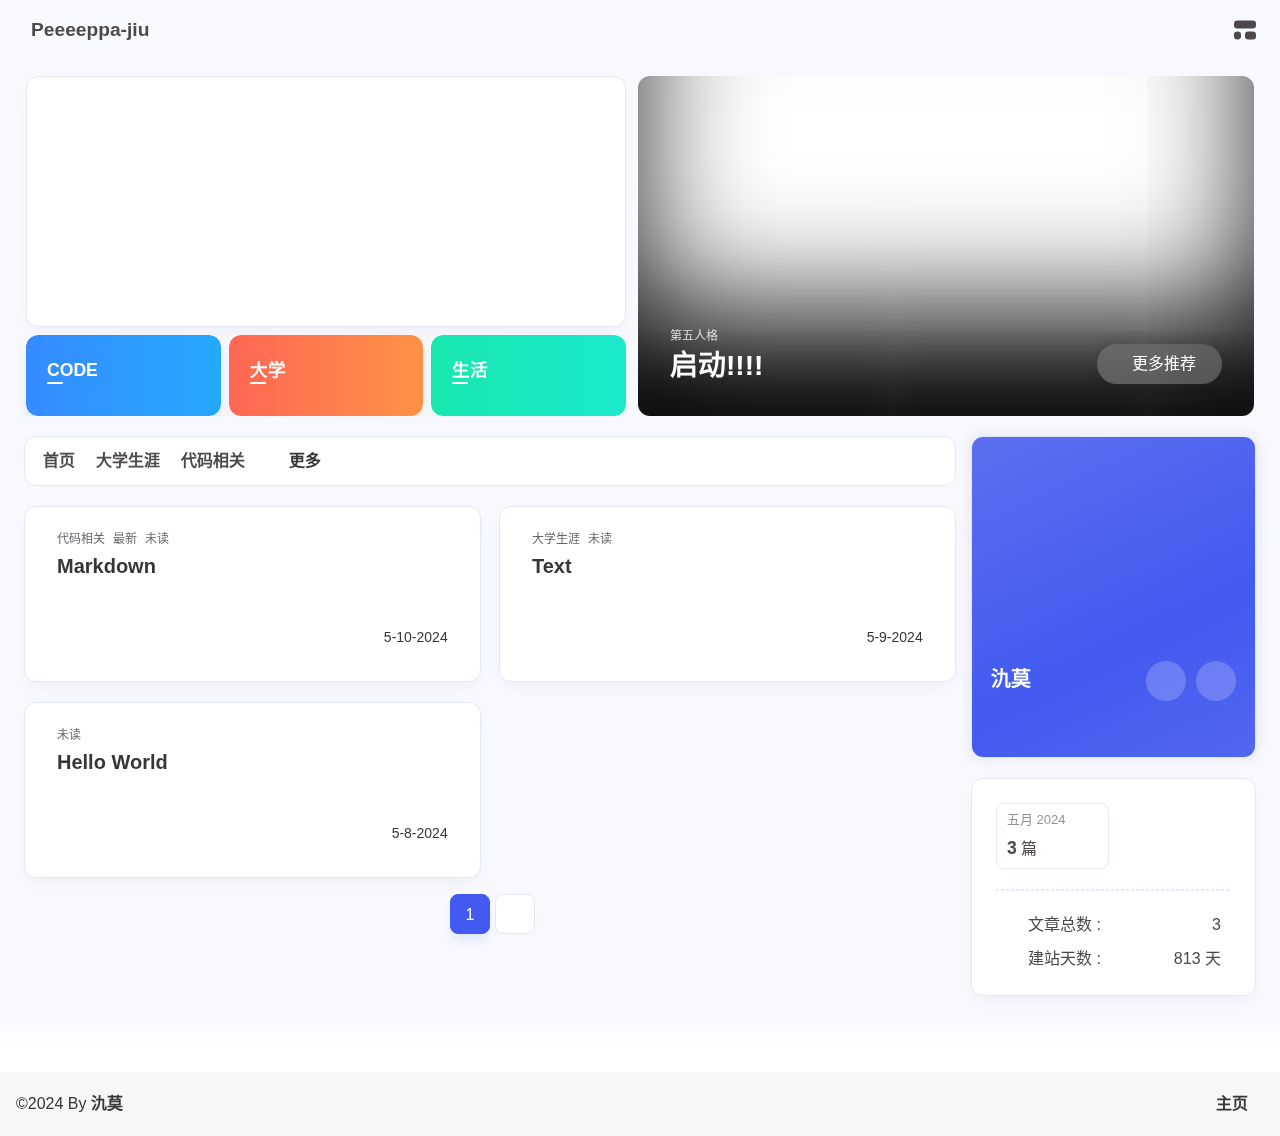
==== commit a3f655ae: "Site updated: 2024-05-10 22:30:14" ====
--- a/index.html
+++ b/index.html
@@ -59,7 +59,7 @@
   isHome: true,
   isHighlightShrink: false,
   isToc: false,
-  postUpdate: '2024-05-10 22:27:51',
+  postUpdate: '2024-05-10 22:30:11',
   postMainColor: '',
 }</script><noscript><style type="text/css">
   #nav {
@@ -193,16 +193,16 @@
 if (true) {
   document.addEventListener('pjax:send', () => { preloader.initLoading() })
   document.addEventListener('pjax:complete', () => { preloader.endLoading() })
-}</script><link rel="stylesheet" href="https://cdn.cbd.int/anzhiyu-theme-static@1.1.10/progress_bar/progress_bar.css"/><script async="async" src="https://cdn.cbd.int/pace-js@1.2.4/pace.min.js" data-pace-options="{ &quot;restartOnRequestAfter&quot;:false,&quot;eventLag&quot;:false}"></script><div class="page" id="body-wrap"><header class="not-top-img" id="page-header"><nav id="nav"><div id="nav-group"><span id="blog_name"><a id="site-name" href="/" accesskey="h"><div class="title">Peeeeppa-jiu</div><i class="anzhiyufont anzhiyu-icon-house-chimney"></i></a></span><div class="mask-name-container"><div id="name-container"><a id="page-name" href="javascript:anzhiyu.scrollToDest(0, 500)">PAGE_NAME</a></div></div><div id="menus"></div><div id="nav-right"><div class="nav-button" id="randomPost_button"><a class="site-page" onclick="toRandomPost()" title="随机前往一个文章" href="javascript:void(0);"><i class="anzhiyufont anzhiyu-icon-dice"></i></a></div><input id="center-console" type="checkbox"/><label class="widget" for="center-console" title="中控台" onclick="anzhiyu.switchConsole();"><i class="left"></i><i class="widget center"></i><i class="widget right"></i></label><div id="console"><div class="console-card-group-reward"><ul class="reward-all console-card"><li class="reward-item"><a href="https://npm.elemecdn.com/anzhiyu-blog@1.1.6/img/post/common/qrcode-weichat.png" target="_blank"><img class="post-qr-code-img" alt="微信" src= "[data-uri]" onerror="this.onerror=null,this.src=&quot;https://img2.imgtp.com/2024/05/09/XuqADDmz.jpg&quot;" data-lazy-src="https://npm.elemecdn.com/anzhiyu-blog@1.1.6/img/post/common/qrcode-weichat.png"/></a><div class="post-qr-code-desc">微信</div></li><li class="reward-item"><a href="https://npm.elemecdn.com/anzhiyu-blog@1.1.6/img/post/common/qrcode-alipay.png" target="_blank"><img class="post-qr-code-img" alt="支付宝" src= "[data-uri]" onerror="this.onerror=null,this.src=&quot;https://img2.imgtp.com/2024/05/09/XuqADDmz.jpg&quot;" data-lazy-src="https://npm.elemecdn.com/anzhiyu-blog@1.1.6/img/post/common/qrcode-alipay.png"/></a><div class="post-qr-code-desc">支付宝</div></li></ul></div><div class="console-card-group"><div class="console-card-group-left"></div><div class="console-card-group-right"><div class="console-card tags"><div class="card-content"><div class="author-content-item-tips">兴趣点</div><span class="author-content-item-title">寻找你感兴趣的领域</span></div></div><div class="console-card history"><div class="item-headline"><i class="anzhiyufont anzhiyu-icon-box-archiv"></i><span>文章</span></div><div class="card-archives"><div class="item-headline"><i class="anzhiyufont anzhiyu-icon-archive"></i><span>归档</span></div><ul class="card-archive-list"><li class="card-archive-list-item"><a class="card-archive-list-link" href="/archives/2024/05/"><span class="card-archive-list-date">五月 2024</span><div class="card-archive-list-count-group"><span class="card-archive-list-count">3</span><span>篇</span></div></a></li></ul></div><hr/></div></div></div><div class="button-group"><div class="console-btn-item"><a class="darkmode_switchbutton" title="显示模式切换" href="javascript:void(0);"><i class="anzhiyufont anzhiyu-icon-moon"></i></a></div><div class="console-btn-item" id="consoleHideAside" onclick="anzhiyu.hideAsideBtn()" title="边栏显示控制"><a class="asideSwitch"><i class="anzhiyufont anzhiyu-icon-arrows-left-right"></i></a></div></div><div class="console-mask" onclick="anzhiyu.hideConsole()" href="javascript:void(0);"></div></div><div class="nav-button" id="nav-totop"><a class="totopbtn" href="javascript:void(0);"><i class="anzhiyufont anzhiyu-icon-arrow-up"></i><span id="percent" onclick="anzhiyu.scrollToDest(0,500)">0</span></a></div><div id="toggle-menu"><a class="site-page" href="javascript:void(0);" title="切换"><i class="anzhiyufont anzhiyu-icon-bars"></i></a></div></div></div></nav></header><main id="blog-container"><div id="home_top"><div class="swiper_container_card" style="height: auto;width: 100%"><div id="bannerGroup"><div id="random-banner"><canvas id="peoplecanvas"></canvas><a id="random-hover" href="javascript:toRandomPost()"><i class="anzhiyufont anzhiyu-icon-paper-plane"></i><div class="bannerText">随便逛逛<i class="anzhiyufont anzhiyu-icon-arrow-right"></i></div></a></div><div class="categoryGroup"><div class="categoryItem" style="box-shadow:var(--anzhiyu-shadow-blue)"><a class="categoryButton blue" href="/categories/%E4%BB%A3%E7%A0%81%E7%9B%B8%E5%85%B3/"><span class="categoryButtonText">CODE</span><i class="anzhiyufont anzhiyu-icon-dove"></i></a></div><div class="categoryItem" style="box-shadow:var(--anzhiyu-shadow-red)"><a class="categoryButton red" href="/categories/%E5%A4%A7%E5%AD%A6%E7%94%9F%E6%B6%AF/"><span class="categoryButtonText">大学</span><i class="anzhiyufont anzhiyu-icon-fire"></i></a></div><div class="categoryItem" style="box-shadow:var(--anzhiyu-shadow-green)"><a class="categoryButton green" href="/categories/%E7%94%9F%E6%B4%BB%E6%97%A5%E5%B8%B8/"><span class="categoryButtonText">生活</span><i class="anzhiyufont anzhiyu-icon-book"></i></a></div></div></div><div class="topGroup"><div class="recent-post-item" onclick="pjax.loadUrl(&quot;/2024/05/10/Markdown/&quot;)"><div class="post_cover left_radius"><a href="2024/05/10/Markdown/" title="Markdown"><span class="recent-post-top-text">荐</span><img class="post_bg" onerror="this.onerror=null;this.src='https://img2.imgtp.com/2024/05/09/XuqADDmz.jpg'" alt="cover" src= "[data-uri]" onerror="this.onerror=null,this.src=&quot;https://img2.imgtp.com/2024/05/09/XuqADDmz.jpg&quot;" data-lazy-src="https://img2.imgtp.com/2024/05/09/oAl0zNBe.jpg?_r_=65d7e250-5298-ced0-ed4c-f258a67eca04"></a></div><div class="recent-post-info"><a class="article-title" href="2024/05/10/Markdown/" title="Markdown">Markdown</a></div></div><div class="recent-post-item" onclick="pjax.loadUrl(&quot;/2024/05/09/Text/&quot;)"><div class="post_cover left_radius"><a href="2024/05/09/Text/" title="Text"><span class="recent-post-top-text">荐</span><img class="post_bg" onerror="this.onerror=null;this.src='https://img2.imgtp.com/2024/05/09/XuqADDmz.jpg'" alt="cover" src= "[data-uri]" onerror="this.onerror=null,this.src=&quot;https://img2.imgtp.com/2024/05/09/XuqADDmz.jpg&quot;" data-lazy-src="https://img2.imgtp.com/2024/05/09/oAl0zNBe.jpg?_r_=40ad79fd-a4dc-8509-279a-82db829025e5"></a></div><div class="recent-post-info"><a class="article-title" href="2024/05/09/Text/" title="Text">Text</a></div></div><div class="recent-post-item" onclick="pjax.loadUrl(&quot;/2024/05/08/hello-world/&quot;)"><div class="post_cover left_radius"><a href="2024/05/08/hello-world/" title="Hello World"><span class="recent-post-top-text">荐</span><img class="post_bg" onerror="this.onerror=null;this.src='https://img2.imgtp.com/2024/05/09/XuqADDmz.jpg'" alt="cover" src= "[data-uri]" onerror="this.onerror=null,this.src=&quot;https://img2.imgtp.com/2024/05/09/XuqADDmz.jpg&quot;" data-lazy-src="https://img2.imgtp.com/2024/05/09/oAl0zNBe.jpg?_r_=ac613286-ded1-2277-c499-8c093f21a2fd"></a></div><div class="recent-post-info"><a class="article-title" href="2024/05/08/hello-world/" title="Hello World">Hello World</a></div></div><a class="todayCard" id="todayCard" target="_blank" rel="noopener" href="https://id5.163.com/index.html" style="z-index: 1;"><div class="todayCard-info"><div class="todayCard-tips">第五人格</div><div class="todayCard-title">启动!!!!</div></div><img class="todayCard-cover" src= "[data-uri]" onerror="this.onerror=null,this.src=&quot;https://img2.imgtp.com/2024/05/09/XuqADDmz.jpg&quot;" data-lazy-src="https://img2.imgtp.com/2024/05/09/RB2TirCe.jpg" onerror="this.onerror=null;this.src='https://img2.imgtp.com/2024/05/09/XuqADDmz.jpg'" alt="封面"><div class="banner-button-group"><div class="banner-button" onclick="event.stopPropagation();event.preventDefault();anzhiyu.hideTodayCard();"><i class="anzhiyufont anzhiyu-icon-arrow-circle-right"></i><span class="banner-button-text">更多推荐</span></div></div></a></div><link rel="stylesheet"></div></div><div class="layout" id="content-inner"><div class="recent-posts" id="recent-posts"><div id="categoryBar"><div class="category-bar" id="category-bar"><div id="catalog-bar"><div id="catalog-list"><div class="catalog-list-item" id="首页"><a href="/">首页</a></div>
+}</script><link rel="stylesheet" href="https://cdn.cbd.int/anzhiyu-theme-static@1.1.10/progress_bar/progress_bar.css"/><script async="async" src="https://cdn.cbd.int/pace-js@1.2.4/pace.min.js" data-pace-options="{ &quot;restartOnRequestAfter&quot;:false,&quot;eventLag&quot;:false}"></script><div class="page" id="body-wrap"><header class="not-top-img" id="page-header"><nav id="nav"><div id="nav-group"><span id="blog_name"><a id="site-name" href="/" accesskey="h"><div class="title">Peeeeppa-jiu</div><i class="anzhiyufont anzhiyu-icon-house-chimney"></i></a></span><div class="mask-name-container"><div id="name-container"><a id="page-name" href="javascript:anzhiyu.scrollToDest(0, 500)">PAGE_NAME</a></div></div><div id="menus"></div><div id="nav-right"><div class="nav-button" id="randomPost_button"><a class="site-page" onclick="toRandomPost()" title="随机前往一个文章" href="javascript:void(0);"><i class="anzhiyufont anzhiyu-icon-dice"></i></a></div><input id="center-console" type="checkbox"/><label class="widget" for="center-console" title="中控台" onclick="anzhiyu.switchConsole();"><i class="left"></i><i class="widget center"></i><i class="widget right"></i></label><div id="console"><div class="console-card-group-reward"><ul class="reward-all console-card"><li class="reward-item"><a href="https://npm.elemecdn.com/anzhiyu-blog@1.1.6/img/post/common/qrcode-weichat.png" target="_blank"><img class="post-qr-code-img" alt="微信" src= "[data-uri]" onerror="this.onerror=null,this.src=&quot;https://img2.imgtp.com/2024/05/09/XuqADDmz.jpg&quot;" data-lazy-src="https://npm.elemecdn.com/anzhiyu-blog@1.1.6/img/post/common/qrcode-weichat.png"/></a><div class="post-qr-code-desc">微信</div></li><li class="reward-item"><a href="https://npm.elemecdn.com/anzhiyu-blog@1.1.6/img/post/common/qrcode-alipay.png" target="_blank"><img class="post-qr-code-img" alt="支付宝" src= "[data-uri]" onerror="this.onerror=null,this.src=&quot;https://img2.imgtp.com/2024/05/09/XuqADDmz.jpg&quot;" data-lazy-src="https://npm.elemecdn.com/anzhiyu-blog@1.1.6/img/post/common/qrcode-alipay.png"/></a><div class="post-qr-code-desc">支付宝</div></li></ul></div><div class="console-card-group"><div class="console-card-group-left"></div><div class="console-card-group-right"><div class="console-card tags"><div class="card-content"><div class="author-content-item-tips">兴趣点</div><span class="author-content-item-title">寻找你感兴趣的领域</span></div></div><div class="console-card history"><div class="item-headline"><i class="anzhiyufont anzhiyu-icon-box-archiv"></i><span>文章</span></div><div class="card-archives"><div class="item-headline"><i class="anzhiyufont anzhiyu-icon-archive"></i><span>归档</span></div><ul class="card-archive-list"><li class="card-archive-list-item"><a class="card-archive-list-link" href="/archives/2024/05/"><span class="card-archive-list-date">五月 2024</span><div class="card-archive-list-count-group"><span class="card-archive-list-count">3</span><span>篇</span></div></a></li></ul></div><hr/></div></div></div><div class="button-group"><div class="console-btn-item"><a class="darkmode_switchbutton" title="显示模式切换" href="javascript:void(0);"><i class="anzhiyufont anzhiyu-icon-moon"></i></a></div><div class="console-btn-item" id="consoleHideAside" onclick="anzhiyu.hideAsideBtn()" title="边栏显示控制"><a class="asideSwitch"><i class="anzhiyufont anzhiyu-icon-arrows-left-right"></i></a></div></div><div class="console-mask" onclick="anzhiyu.hideConsole()" href="javascript:void(0);"></div></div><div class="nav-button" id="nav-totop"><a class="totopbtn" href="javascript:void(0);"><i class="anzhiyufont anzhiyu-icon-arrow-up"></i><span id="percent" onclick="anzhiyu.scrollToDest(0,500)">0</span></a></div><div id="toggle-menu"><a class="site-page" href="javascript:void(0);" title="切换"><i class="anzhiyufont anzhiyu-icon-bars"></i></a></div></div></div></nav></header><main id="blog-container"><div id="home_top"><div class="swiper_container_card" style="height: auto;width: 100%"><div id="bannerGroup"><div id="random-banner"><canvas id="peoplecanvas"></canvas><a id="random-hover" href="javascript:toRandomPost()"><i class="anzhiyufont anzhiyu-icon-paper-plane"></i><div class="bannerText">随便逛逛<i class="anzhiyufont anzhiyu-icon-arrow-right"></i></div></a></div><div class="categoryGroup"><div class="categoryItem" style="box-shadow:var(--anzhiyu-shadow-blue)"><a class="categoryButton blue" href="/categories/%E4%BB%A3%E7%A0%81%E7%9B%B8%E5%85%B3/"><span class="categoryButtonText">CODE</span><i class="anzhiyufont anzhiyu-icon-dove"></i></a></div><div class="categoryItem" style="box-shadow:var(--anzhiyu-shadow-red)"><a class="categoryButton red" href="/categories/%E5%A4%A7%E5%AD%A6%E7%94%9F%E6%B6%AF/"><span class="categoryButtonText">大学</span><i class="anzhiyufont anzhiyu-icon-fire"></i></a></div><div class="categoryItem" style="box-shadow:var(--anzhiyu-shadow-green)"><a class="categoryButton green" href="/categories/%E7%94%9F%E6%B4%BB%E6%97%A5%E5%B8%B8/"><span class="categoryButtonText">生活</span><i class="anzhiyufont anzhiyu-icon-book"></i></a></div></div></div><div class="topGroup"><div class="recent-post-item" onclick="pjax.loadUrl(&quot;/2024/05/09/Text/&quot;)"><div class="post_cover left_radius"><a href="2024/05/09/Text/" title="Text"><span class="recent-post-top-text">荐</span><img class="post_bg" onerror="this.onerror=null;this.src='https://img2.imgtp.com/2024/05/09/XuqADDmz.jpg'" alt="cover" src= "[data-uri]" onerror="this.onerror=null,this.src=&quot;https://img2.imgtp.com/2024/05/09/XuqADDmz.jpg&quot;" data-lazy-src="https://img2.imgtp.com/2024/05/09/oAl0zNBe.jpg?_r_=f7d8887b-4d18-5786-bf47-b631f27f06d0"></a></div><div class="recent-post-info"><a class="article-title" href="2024/05/09/Text/" title="Text">Text</a></div></div><div class="recent-post-item" onclick="pjax.loadUrl(&quot;/2024/05/10/Markdown/&quot;)"><div class="post_cover left_radius"><a href="2024/05/10/Markdown/" title="Markdown"><span class="recent-post-top-text">荐</span><img class="post_bg" onerror="this.onerror=null;this.src='https://img2.imgtp.com/2024/05/09/XuqADDmz.jpg'" alt="cover" src= "[data-uri]" onerror="this.onerror=null,this.src=&quot;https://img2.imgtp.com/2024/05/09/XuqADDmz.jpg&quot;" data-lazy-src="https://img2.imgtp.com/2024/05/09/oAl0zNBe.jpg?_r_=c0140d60-7de0-0e37-d243-6a882e9e45fa"></a></div><div class="recent-post-info"><a class="article-title" href="2024/05/10/Markdown/" title="Markdown">Markdown</a></div></div><div class="recent-post-item" onclick="pjax.loadUrl(&quot;/2024/05/08/hello-world/&quot;)"><div class="post_cover left_radius"><a href="2024/05/08/hello-world/" title="Hello World"><span class="recent-post-top-text">荐</span><img class="post_bg" onerror="this.onerror=null;this.src='https://img2.imgtp.com/2024/05/09/XuqADDmz.jpg'" alt="cover" src= "[data-uri]" onerror="this.onerror=null,this.src=&quot;https://img2.imgtp.com/2024/05/09/XuqADDmz.jpg&quot;" data-lazy-src="https://img2.imgtp.com/2024/05/09/oAl0zNBe.jpg?_r_=456fc6cc-cae9-9652-f214-b44e34914897"></a></div><div class="recent-post-info"><a class="article-title" href="2024/05/08/hello-world/" title="Hello World">Hello World</a></div></div><a class="todayCard" id="todayCard" target="_blank" rel="noopener" href="https://id5.163.com/index.html" style="z-index: 1;"><div class="todayCard-info"><div class="todayCard-tips">第五人格</div><div class="todayCard-title">启动!!!!</div></div><img class="todayCard-cover" src= "[data-uri]" onerror="this.onerror=null,this.src=&quot;https://img2.imgtp.com/2024/05/09/XuqADDmz.jpg&quot;" data-lazy-src="https://img2.imgtp.com/2024/05/09/RB2TirCe.jpg" onerror="this.onerror=null;this.src='https://img2.imgtp.com/2024/05/09/XuqADDmz.jpg'" alt="封面"><div class="banner-button-group"><div class="banner-button" onclick="event.stopPropagation();event.preventDefault();anzhiyu.hideTodayCard();"><i class="anzhiyufont anzhiyu-icon-arrow-circle-right"></i><span class="banner-button-text">更多推荐</span></div></div></a></div><link rel="stylesheet"></div></div><div class="layout" id="content-inner"><div class="recent-posts" id="recent-posts"><div id="categoryBar"><div class="category-bar" id="category-bar"><div id="catalog-bar"><div id="catalog-list"><div class="catalog-list-item" id="首页"><a href="/">首页</a></div>
+    <div class="catalog-list-item" id="/categories/大学生涯/">
+      <a href="/categories/大学生涯/">
+        大学生涯
+      </a>
+    </div>
+    
     <div class="catalog-list-item" id="/categories/代码相关/">
       <a href="/categories/代码相关/">
         代码相关
-      </a>
-    </div>
-    
-    <div class="catalog-list-item" id="/categories/大学生涯/">
-      <a href="/categories/大学生涯/">
-        大学生涯
       </a>
     </div>
     </div><div class="category-bar-next" id="category-bar-next" onclick="anzhiyu.scrollCategoryBarToRight()"><i class="anzhiyufont anzhiyu-icon-angle-double-right"></i></div><a class="catalog-more" href="/categories/">更多</a></div></div></div><div class="recent-post-item lastestpost-item" onclick="pjax.loadUrl('/2024/05/10/Markdown/')"><div class="recent-post-info no-cover"><div class="recent-post-info-top"><div class="recent-post-info-top-tips"><div class="article-categories-original">代码相关</div><span class="newPost">最新</span><a class="unvisited-post" href="/2024/05/10/Markdown/" title="Markdown">未读</a></div><a class="article-title" href="/2024/05/10/Markdown/" title="Markdown">Markdown</a></div><div class="article-meta-wrap"><span class="post-meta-date"><i class="anzhiyufont anzhiyu-icon-calendar-days" style="font-size: 15px; display:none"></i><span class="article-meta-label">发表于</span><time datetime="2024-05-10T11:27:09.000Z" title="发表于 2024-05-10 19:27:09" time="2024-05-10 19:27:09">2024-05-10</time><time class="time_hidden" datetime="2024-05-10T13:12:18.426Z" title="更新于 2024-05-10 21:12:18" time="2024-05-10 21:12:18">2024-05-10</time></span></div><div class="content">Markdown 是什么?markdown 优点markdown 语法1. 标题用 # 后加一个空格来标记 能表示1-6级标题 级数越大 字号越小
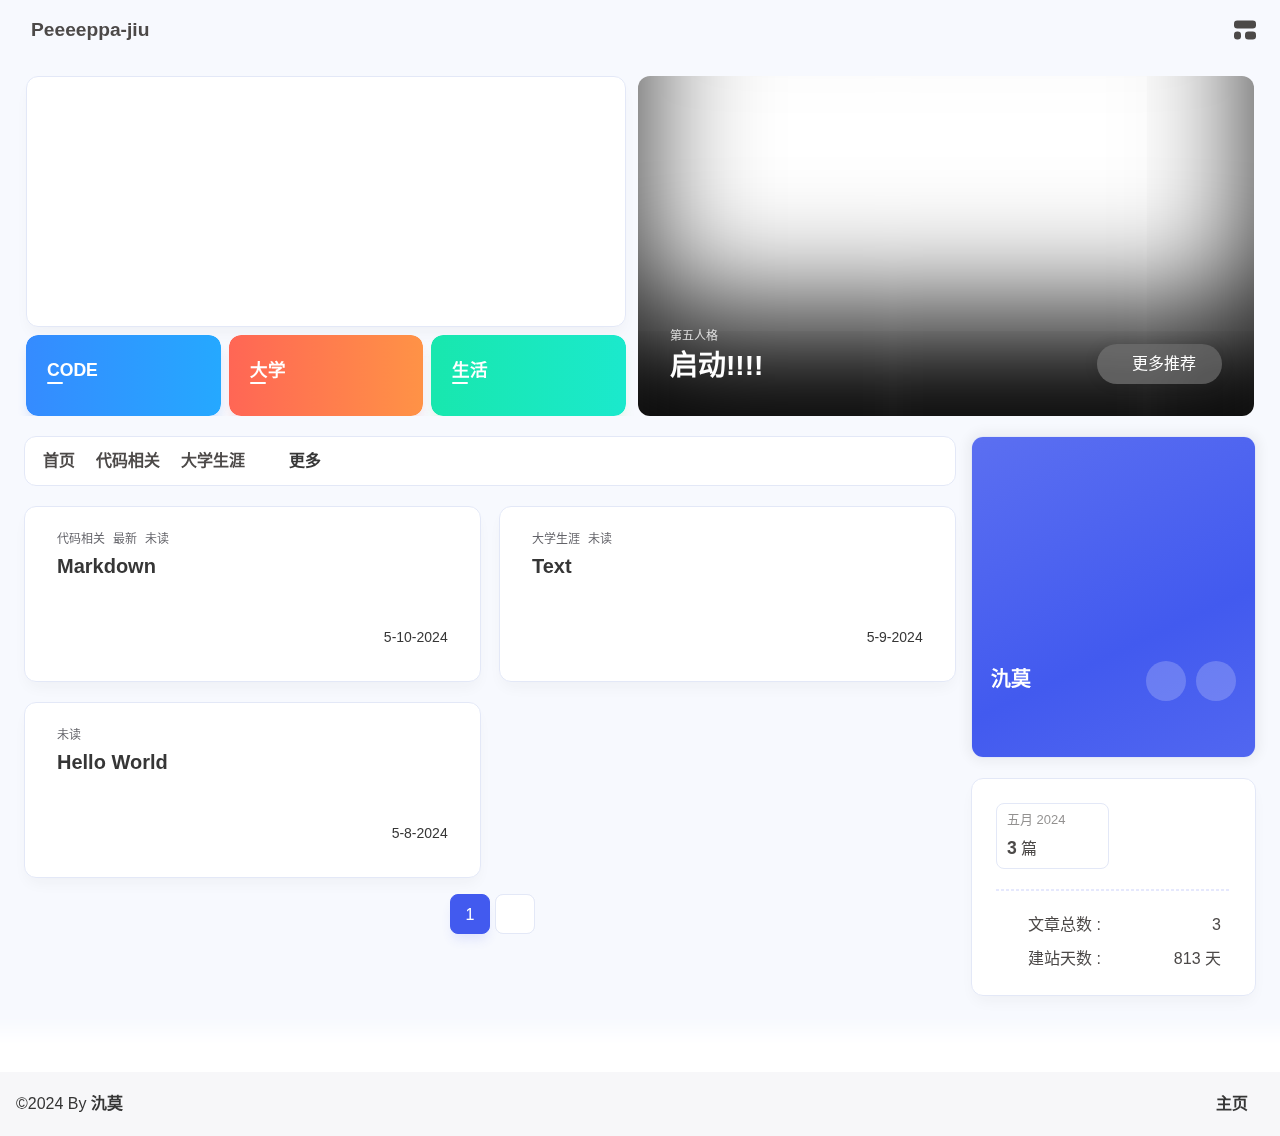
==== commit 1ca71ce5: "Site updated: 2024-05-17 02:35:38" ====
--- a/index.html
+++ b/index.html
@@ -59,7 +59,7 @@
   isHome: true,
   isHighlightShrink: false,
   isToc: false,
-  postUpdate: '2024-05-10 22:30:11',
+  postUpdate: '2024-05-17 02:34:13',
   postMainColor: '',
 }</script><noscript><style type="text/css">
   #nav {
@@ -193,19 +193,22 @@
 if (true) {
   document.addEventListener('pjax:send', () => { preloader.initLoading() })
   document.addEventListener('pjax:complete', () => { preloader.endLoading() })
-}</script><link rel="stylesheet" href="https://cdn.cbd.int/anzhiyu-theme-static@1.1.10/progress_bar/progress_bar.css"/><script async="async" src="https://cdn.cbd.int/pace-js@1.2.4/pace.min.js" data-pace-options="{ &quot;restartOnRequestAfter&quot;:false,&quot;eventLag&quot;:false}"></script><div class="page" id="body-wrap"><header class="not-top-img" id="page-header"><nav id="nav"><div id="nav-group"><span id="blog_name"><a id="site-name" href="/" accesskey="h"><div class="title">Peeeeppa-jiu</div><i class="anzhiyufont anzhiyu-icon-house-chimney"></i></a></span><div class="mask-name-container"><div id="name-container"><a id="page-name" href="javascript:anzhiyu.scrollToDest(0, 500)">PAGE_NAME</a></div></div><div id="menus"></div><div id="nav-right"><div class="nav-button" id="randomPost_button"><a class="site-page" onclick="toRandomPost()" title="随机前往一个文章" href="javascript:void(0);"><i class="anzhiyufont anzhiyu-icon-dice"></i></a></div><input id="center-console" type="checkbox"/><label class="widget" for="center-console" title="中控台" onclick="anzhiyu.switchConsole();"><i class="left"></i><i class="widget center"></i><i class="widget right"></i></label><div id="console"><div class="console-card-group-reward"><ul class="reward-all console-card"><li class="reward-item"><a href="https://npm.elemecdn.com/anzhiyu-blog@1.1.6/img/post/common/qrcode-weichat.png" target="_blank"><img class="post-qr-code-img" alt="微信" src= "[data-uri]" onerror="this.onerror=null,this.src=&quot;https://img2.imgtp.com/2024/05/09/XuqADDmz.jpg&quot;" data-lazy-src="https://npm.elemecdn.com/anzhiyu-blog@1.1.6/img/post/common/qrcode-weichat.png"/></a><div class="post-qr-code-desc">微信</div></li><li class="reward-item"><a href="https://npm.elemecdn.com/anzhiyu-blog@1.1.6/img/post/common/qrcode-alipay.png" target="_blank"><img class="post-qr-code-img" alt="支付宝" src= "[data-uri]" onerror="this.onerror=null,this.src=&quot;https://img2.imgtp.com/2024/05/09/XuqADDmz.jpg&quot;" data-lazy-src="https://npm.elemecdn.com/anzhiyu-blog@1.1.6/img/post/common/qrcode-alipay.png"/></a><div class="post-qr-code-desc">支付宝</div></li></ul></div><div class="console-card-group"><div class="console-card-group-left"></div><div class="console-card-group-right"><div class="console-card tags"><div class="card-content"><div class="author-content-item-tips">兴趣点</div><span class="author-content-item-title">寻找你感兴趣的领域</span></div></div><div class="console-card history"><div class="item-headline"><i class="anzhiyufont anzhiyu-icon-box-archiv"></i><span>文章</span></div><div class="card-archives"><div class="item-headline"><i class="anzhiyufont anzhiyu-icon-archive"></i><span>归档</span></div><ul class="card-archive-list"><li class="card-archive-list-item"><a class="card-archive-list-link" href="/archives/2024/05/"><span class="card-archive-list-date">五月 2024</span><div class="card-archive-list-count-group"><span class="card-archive-list-count">3</span><span>篇</span></div></a></li></ul></div><hr/></div></div></div><div class="button-group"><div class="console-btn-item"><a class="darkmode_switchbutton" title="显示模式切换" href="javascript:void(0);"><i class="anzhiyufont anzhiyu-icon-moon"></i></a></div><div class="console-btn-item" id="consoleHideAside" onclick="anzhiyu.hideAsideBtn()" title="边栏显示控制"><a class="asideSwitch"><i class="anzhiyufont anzhiyu-icon-arrows-left-right"></i></a></div></div><div class="console-mask" onclick="anzhiyu.hideConsole()" href="javascript:void(0);"></div></div><div class="nav-button" id="nav-totop"><a class="totopbtn" href="javascript:void(0);"><i class="anzhiyufont anzhiyu-icon-arrow-up"></i><span id="percent" onclick="anzhiyu.scrollToDest(0,500)">0</span></a></div><div id="toggle-menu"><a class="site-page" href="javascript:void(0);" title="切换"><i class="anzhiyufont anzhiyu-icon-bars"></i></a></div></div></div></nav></header><main id="blog-container"><div id="home_top"><div class="swiper_container_card" style="height: auto;width: 100%"><div id="bannerGroup"><div id="random-banner"><canvas id="peoplecanvas"></canvas><a id="random-hover" href="javascript:toRandomPost()"><i class="anzhiyufont anzhiyu-icon-paper-plane"></i><div class="bannerText">随便逛逛<i class="anzhiyufont anzhiyu-icon-arrow-right"></i></div></a></div><div class="categoryGroup"><div class="categoryItem" style="box-shadow:var(--anzhiyu-shadow-blue)"><a class="categoryButton blue" href="/categories/%E4%BB%A3%E7%A0%81%E7%9B%B8%E5%85%B3/"><span class="categoryButtonText">CODE</span><i class="anzhiyufont anzhiyu-icon-dove"></i></a></div><div class="categoryItem" style="box-shadow:var(--anzhiyu-shadow-red)"><a class="categoryButton red" href="/categories/%E5%A4%A7%E5%AD%A6%E7%94%9F%E6%B6%AF/"><span class="categoryButtonText">大学</span><i class="anzhiyufont anzhiyu-icon-fire"></i></a></div><div class="categoryItem" style="box-shadow:var(--anzhiyu-shadow-green)"><a class="categoryButton green" href="/categories/%E7%94%9F%E6%B4%BB%E6%97%A5%E5%B8%B8/"><span class="categoryButtonText">生活</span><i class="anzhiyufont anzhiyu-icon-book"></i></a></div></div></div><div class="topGroup"><div class="recent-post-item" onclick="pjax.loadUrl(&quot;/2024/05/09/Text/&quot;)"><div class="post_cover left_radius"><a href="2024/05/09/Text/" title="Text"><span class="recent-post-top-text">荐</span><img class="post_bg" onerror="this.onerror=null;this.src='https://img2.imgtp.com/2024/05/09/XuqADDmz.jpg'" alt="cover" src= "[data-uri]" onerror="this.onerror=null,this.src=&quot;https://img2.imgtp.com/2024/05/09/XuqADDmz.jpg&quot;" data-lazy-src="https://img2.imgtp.com/2024/05/09/oAl0zNBe.jpg?_r_=f7d8887b-4d18-5786-bf47-b631f27f06d0"></a></div><div class="recent-post-info"><a class="article-title" href="2024/05/09/Text/" title="Text">Text</a></div></div><div class="recent-post-item" onclick="pjax.loadUrl(&quot;/2024/05/10/Markdown/&quot;)"><div class="post_cover left_radius"><a href="2024/05/10/Markdown/" title="Markdown"><span class="recent-post-top-text">荐</span><img class="post_bg" onerror="this.onerror=null;this.src='https://img2.imgtp.com/2024/05/09/XuqADDmz.jpg'" alt="cover" src= "[data-uri]" onerror="this.onerror=null,this.src=&quot;https://img2.imgtp.com/2024/05/09/XuqADDmz.jpg&quot;" data-lazy-src="https://img2.imgtp.com/2024/05/09/oAl0zNBe.jpg?_r_=c0140d60-7de0-0e37-d243-6a882e9e45fa"></a></div><div class="recent-post-info"><a class="article-title" href="2024/05/10/Markdown/" title="Markdown">Markdown</a></div></div><div class="recent-post-item" onclick="pjax.loadUrl(&quot;/2024/05/08/hello-world/&quot;)"><div class="post_cover left_radius"><a href="2024/05/08/hello-world/" title="Hello World"><span class="recent-post-top-text">荐</span><img class="post_bg" onerror="this.onerror=null;this.src='https://img2.imgtp.com/2024/05/09/XuqADDmz.jpg'" alt="cover" src= "[data-uri]" onerror="this.onerror=null,this.src=&quot;https://img2.imgtp.com/2024/05/09/XuqADDmz.jpg&quot;" data-lazy-src="https://img2.imgtp.com/2024/05/09/oAl0zNBe.jpg?_r_=456fc6cc-cae9-9652-f214-b44e34914897"></a></div><div class="recent-post-info"><a class="article-title" href="2024/05/08/hello-world/" title="Hello World">Hello World</a></div></div><a class="todayCard" id="todayCard" target="_blank" rel="noopener" href="https://id5.163.com/index.html" style="z-index: 1;"><div class="todayCard-info"><div class="todayCard-tips">第五人格</div><div class="todayCard-title">启动!!!!</div></div><img class="todayCard-cover" src= "[data-uri]" onerror="this.onerror=null,this.src=&quot;https://img2.imgtp.com/2024/05/09/XuqADDmz.jpg&quot;" data-lazy-src="https://img2.imgtp.com/2024/05/09/RB2TirCe.jpg" onerror="this.onerror=null;this.src='https://img2.imgtp.com/2024/05/09/XuqADDmz.jpg'" alt="封面"><div class="banner-button-group"><div class="banner-button" onclick="event.stopPropagation();event.preventDefault();anzhiyu.hideTodayCard();"><i class="anzhiyufont anzhiyu-icon-arrow-circle-right"></i><span class="banner-button-text">更多推荐</span></div></div></a></div><link rel="stylesheet"></div></div><div class="layout" id="content-inner"><div class="recent-posts" id="recent-posts"><div id="categoryBar"><div class="category-bar" id="category-bar"><div id="catalog-bar"><div id="catalog-list"><div class="catalog-list-item" id="首页"><a href="/">首页</a></div>
+}</script><link rel="stylesheet" href="https://cdn.cbd.int/anzhiyu-theme-static@1.1.10/progress_bar/progress_bar.css"/><script async="async" src="https://cdn.cbd.int/pace-js@1.2.4/pace.min.js" data-pace-options="{ &quot;restartOnRequestAfter&quot;:false,&quot;eventLag&quot;:false}"></script><div class="page" id="body-wrap"><header class="not-top-img" id="page-header"><nav id="nav"><div id="nav-group"><span id="blog_name"><a id="site-name" href="/" accesskey="h"><div class="title">Peeeeppa-jiu</div><i class="anzhiyufont anzhiyu-icon-house-chimney"></i></a></span><div class="mask-name-container"><div id="name-container"><a id="page-name" href="javascript:anzhiyu.scrollToDest(0, 500)">PAGE_NAME</a></div></div><div id="menus"></div><div id="nav-right"><div class="nav-button" id="randomPost_button"><a class="site-page" onclick="toRandomPost()" title="随机前往一个文章" href="javascript:void(0);"><i class="anzhiyufont anzhiyu-icon-dice"></i></a></div><input id="center-console" type="checkbox"/><label class="widget" for="center-console" title="中控台" onclick="anzhiyu.switchConsole();"><i class="left"></i><i class="widget center"></i><i class="widget right"></i></label><div id="console"><div class="console-card-group-reward"><ul class="reward-all console-card"><li class="reward-item"><a href="https://npm.elemecdn.com/anzhiyu-blog@1.1.6/img/post/common/qrcode-weichat.png" target="_blank"><img class="post-qr-code-img" alt="微信" src= "[data-uri]" onerror="this.onerror=null,this.src=&quot;https://img2.imgtp.com/2024/05/09/XuqADDmz.jpg&quot;" data-lazy-src="https://npm.elemecdn.com/anzhiyu-blog@1.1.6/img/post/common/qrcode-weichat.png"/></a><div class="post-qr-code-desc">微信</div></li><li class="reward-item"><a href="https://npm.elemecdn.com/anzhiyu-blog@1.1.6/img/post/common/qrcode-alipay.png" target="_blank"><img class="post-qr-code-img" alt="支付宝" src= "[data-uri]" onerror="this.onerror=null,this.src=&quot;https://img2.imgtp.com/2024/05/09/XuqADDmz.jpg&quot;" data-lazy-src="https://npm.elemecdn.com/anzhiyu-blog@1.1.6/img/post/common/qrcode-alipay.png"/></a><div class="post-qr-code-desc">支付宝</div></li></ul></div><div class="console-card-group"><div class="console-card-group-left"></div><div class="console-card-group-right"><div class="console-card tags"><div class="card-content"><div class="author-content-item-tips">兴趣点</div><span class="author-content-item-title">寻找你感兴趣的领域</span></div></div><div class="console-card history"><div class="item-headline"><i class="anzhiyufont anzhiyu-icon-box-archiv"></i><span>文章</span></div><div class="card-archives"><div class="item-headline"><i class="anzhiyufont anzhiyu-icon-archive"></i><span>归档</span></div><ul class="card-archive-list"><li class="card-archive-list-item"><a class="card-archive-list-link" href="/archives/2024/05/"><span class="card-archive-list-date">五月 2024</span><div class="card-archive-list-count-group"><span class="card-archive-list-count">3</span><span>篇</span></div></a></li></ul></div><hr/></div></div></div><div class="button-group"><div class="console-btn-item"><a class="darkmode_switchbutton" title="显示模式切换" href="javascript:void(0);"><i class="anzhiyufont anzhiyu-icon-moon"></i></a></div><div class="console-btn-item" id="consoleHideAside" onclick="anzhiyu.hideAsideBtn()" title="边栏显示控制"><a class="asideSwitch"><i class="anzhiyufont anzhiyu-icon-arrows-left-right"></i></a></div></div><div class="console-mask" onclick="anzhiyu.hideConsole()" href="javascript:void(0);"></div></div><div class="nav-button" id="nav-totop"><a class="totopbtn" href="javascript:void(0);"><i class="anzhiyufont anzhiyu-icon-arrow-up"></i><span id="percent" onclick="anzhiyu.scrollToDest(0,500)">0</span></a></div><div id="toggle-menu"><a class="site-page" href="javascript:void(0);" title="切换"><i class="anzhiyufont anzhiyu-icon-bars"></i></a></div></div></div></nav></header><main id="blog-container"><div id="home_top"><div class="swiper_container_card" style="height: auto;width: 100%"><div id="bannerGroup"><div id="random-banner"><canvas id="peoplecanvas"></canvas><a id="random-hover" href="javascript:toRandomPost()"><i class="anzhiyufont anzhiyu-icon-paper-plane"></i><div class="bannerText">随便逛逛<i class="anzhiyufont anzhiyu-icon-arrow-right"></i></div></a></div><div class="categoryGroup"><div class="categoryItem" style="box-shadow:var(--anzhiyu-shadow-blue)"><a class="categoryButton blue" href="/categories/%E4%BB%A3%E7%A0%81%E7%9B%B8%E5%85%B3/"><span class="categoryButtonText">CODE</span><i class="anzhiyufont anzhiyu-icon-dove"></i></a></div><div class="categoryItem" style="box-shadow:var(--anzhiyu-shadow-red)"><a class="categoryButton red" href="/categories/%E5%A4%A7%E5%AD%A6%E7%94%9F%E6%B6%AF/"><span class="categoryButtonText">大学</span><i class="anzhiyufont anzhiyu-icon-fire"></i></a></div><div class="categoryItem" style="box-shadow:var(--anzhiyu-shadow-green)"><a class="categoryButton green" href="/categories/%E7%94%9F%E6%B4%BB%E6%97%A5%E5%B8%B8/"><span class="categoryButtonText">生活</span><i class="anzhiyufont anzhiyu-icon-book"></i></a></div></div></div><div class="topGroup"><div class="recent-post-item" onclick="pjax.loadUrl(&quot;/2024/05/10/Markdown/&quot;)"><div class="post_cover left_radius"><a href="2024/05/10/Markdown/" title="Markdown"><span class="recent-post-top-text">荐</span><img class="post_bg" onerror="this.onerror=null;this.src='https://img2.imgtp.com/2024/05/09/XuqADDmz.jpg'" alt="cover" src= "[data-uri]" onerror="this.onerror=null,this.src=&quot;https://img2.imgtp.com/2024/05/09/XuqADDmz.jpg&quot;" data-lazy-src="https://img2.imgtp.com/2024/05/09/oAl0zNBe.jpg?_r_=df27a745-2e78-a8b6-0ef7-38ee16195f72"></a></div><div class="recent-post-info"><a class="article-title" href="2024/05/10/Markdown/" title="Markdown">Markdown</a></div></div><div class="recent-post-item" onclick="pjax.loadUrl(&quot;/2024/05/08/hello-world/&quot;)"><div class="post_cover left_radius"><a href="2024/05/08/hello-world/" title="Hello World"><span class="recent-post-top-text">荐</span><img class="post_bg" onerror="this.onerror=null;this.src='https://img2.imgtp.com/2024/05/09/XuqADDmz.jpg'" alt="cover" src= "[data-uri]" onerror="this.onerror=null,this.src=&quot;https://img2.imgtp.com/2024/05/09/XuqADDmz.jpg&quot;" data-lazy-src="https://img2.imgtp.com/2024/05/09/oAl0zNBe.jpg?_r_=1d9f2868-f204-0b01-fafc-7caf960a608f"></a></div><div class="recent-post-info"><a class="article-title" href="2024/05/08/hello-world/" title="Hello World">Hello World</a></div></div><div class="recent-post-item" onclick="pjax.loadUrl(&quot;/2024/05/09/Text/&quot;)"><div class="post_cover left_radius"><a href="2024/05/09/Text/" title="Text"><span class="recent-post-top-text">荐</span><img class="post_bg" onerror="this.onerror=null;this.src='https://img2.imgtp.com/2024/05/09/XuqADDmz.jpg'" alt="cover" src= "[data-uri]" onerror="this.onerror=null,this.src=&quot;https://img2.imgtp.com/2024/05/09/XuqADDmz.jpg&quot;" data-lazy-src="https://img2.imgtp.com/2024/05/09/oAl0zNBe.jpg?_r_=e18b8037-7c12-1d14-ffeb-fe21fa4f74b2"></a></div><div class="recent-post-info"><a class="article-title" href="2024/05/09/Text/" title="Text">Text</a></div></div><a class="todayCard" id="todayCard" target="_blank" rel="noopener" href="https://id5.163.com/index.html" style="z-index: 1;"><div class="todayCard-info"><div class="todayCard-tips">第五人格</div><div class="todayCard-title">启动!!!!</div></div><img class="todayCard-cover" src= "[data-uri]" onerror="this.onerror=null,this.src=&quot;https://img2.imgtp.com/2024/05/09/XuqADDmz.jpg&quot;" data-lazy-src="https://img2.imgtp.com/2024/05/09/RB2TirCe.jpg" onerror="this.onerror=null;this.src='https://img2.imgtp.com/2024/05/09/XuqADDmz.jpg'" alt="封面"><div class="banner-button-group"><div class="banner-button" onclick="event.stopPropagation();event.preventDefault();anzhiyu.hideTodayCard();"><i class="anzhiyufont anzhiyu-icon-arrow-circle-right"></i><span class="banner-button-text">更多推荐</span></div></div></a></div><link rel="stylesheet"></div></div><div class="layout" id="content-inner"><div class="recent-posts" id="recent-posts"><div id="categoryBar"><div class="category-bar" id="category-bar"><div id="catalog-bar"><div id="catalog-list"><div class="catalog-list-item" id="首页"><a href="/">首页</a></div>
+    <div class="catalog-list-item" id="/categories/代码相关/">
+      <a href="/categories/代码相关/">
+        代码相关
+      </a>
+    </div>
+    
     <div class="catalog-list-item" id="/categories/大学生涯/">
       <a href="/categories/大学生涯/">
         大学生涯
       </a>
     </div>
-    
-    <div class="catalog-list-item" id="/categories/代码相关/">
-      <a href="/categories/代码相关/">
-        代码相关
-      </a>
-    </div>
-    </div><div class="category-bar-next" id="category-bar-next" onclick="anzhiyu.scrollCategoryBarToRight()"><i class="anzhiyufont anzhiyu-icon-angle-double-right"></i></div><a class="catalog-more" href="/categories/">更多</a></div></div></div><div class="recent-post-item lastestpost-item" onclick="pjax.loadUrl('/2024/05/10/Markdown/')"><div class="recent-post-info no-cover"><div class="recent-post-info-top"><div class="recent-post-info-top-tips"><div class="article-categories-original">代码相关</div><span class="newPost">最新</span><a class="unvisited-post" href="/2024/05/10/Markdown/" title="Markdown">未读</a></div><a class="article-title" href="/2024/05/10/Markdown/" title="Markdown">Markdown</a></div><div class="article-meta-wrap"><span class="post-meta-date"><i class="anzhiyufont anzhiyu-icon-calendar-days" style="font-size: 15px; display:none"></i><span class="article-meta-label">发表于</span><time datetime="2024-05-10T11:27:09.000Z" title="发表于 2024-05-10 19:27:09" time="2024-05-10 19:27:09">2024-05-10</time><time class="time_hidden" datetime="2024-05-10T13:12:18.426Z" title="更新于 2024-05-10 21:12:18" time="2024-05-10 21:12:18">2024-05-10</time></span></div><div class="content">Markdown 是什么?markdown 优点markdown 语法1. 标题用 # 后加一个空格来标记 能表示1-6级标题 级数越大 字号越小
+    </div><div class="category-bar-next" id="category-bar-next" onclick="anzhiyu.scrollCategoryBarToRight()"><i class="anzhiyufont anzhiyu-icon-angle-double-right"></i></div><a class="catalog-more" href="/categories/">更多</a></div></div></div><div class="recent-post-item lastestpost-item" onclick="pjax.loadUrl('/2024/05/10/Markdown/')"><div class="recent-post-info no-cover"><div class="recent-post-info-top"><div class="recent-post-info-top-tips"><div class="article-categories-original">代码相关</div><span class="newPost">最新</span><a class="unvisited-post" href="/2024/05/10/Markdown/" title="Markdown">未读</a></div><a class="article-title" href="/2024/05/10/Markdown/" title="Markdown">Markdown</a></div><div class="article-meta-wrap"><span class="post-meta-date"><i class="anzhiyufont anzhiyu-icon-calendar-days" style="font-size: 15px; display:none"></i><span class="article-meta-label">发表于</span><time datetime="2024-05-10T11:27:09.000Z" title="发表于 2024-05-10 19:27:09" time="2024-05-10 19:27:09">2024-05-10</time><time class="time_hidden" datetime="2024-05-16T18:33:53.992Z" title="更新于 2024-05-17 02:33:53" time="2024-05-17 02:33:53">2024-05-17</time></span></div><div class="content">Markdown ?Markdown是一种轻量级标记语言，排版语法简洁，让人们更多地关注内容本身而非排版。它使用易读易写的纯文本格式编写文档，可与HTML混编，可导出 HTML、PDF 以及本身的 .md 格式的文件。因简洁、高效、易读、易写，Markdown被大量使用，如Github、Wikipedia、简书等。
+千万不要被「标记」、「语言」吓到，Markdown的语法十分简单，常用的标记符号不超过十个，用于日常写作记录绰绰有余，不到半小时就能完全掌握。
+就是这十个不到的标记符号，却能让人优雅地沉浸式记录，专注内容而不是纠结排版，达到「心中无尘，码字入神」的境界。(出自Markdown官网)
+markdown 语法1. 标题用 # 后加一个空格来标记 能表示1-6级标题 级数越大 字号越小
 
 # 一级标题## 二级标题### 三级标题#### 四级标题##### 五级标题###### 六级标题
 2. 字体用 _ (下划线)和 *(星号)前后夹起来皆可 一个是斜体两个是粗体 三个是粗斜体
@@ -214,30 +217,7 @@
 **这是粗体**
 ***这是粗斜体***
 
-3. 换行说实话我没看懂这是啥意思(不是按个回车就换行了吗)
-
-直接在一句话后按两个空格
-两句话之间加一个空行
-&lt;br&#x2F;&gt;
-
-有大佬可以解释一下吗ORZ send me massege
-4. 引用用 &gt; 来实现 可以嵌套
-
-&gt;这是引用
-
-&gt;&gt;这是引用的引用
-
-&gt;&gt;&gt;这是引用的引用的引用
-
-
-
-实际上每多一个引用只用敲多敲一个&gt;就行了(应该
-5. 链接有两种方法:
-+ \[链接名字\]\(链接地址\)
-+ \&lt;链接地址\&gt;
-
-
-[blog_home](https://peeeeppa.github.io\) ...</div></div></div><div class="recent-post-item" onclick="pjax.loadUrl('/2024/05/09/Text/')"><div class="recent-post-info no-cover"><div class="recent-post-info-top"><div class="recent-post-info-top-tips"><div class="article-categories-original">大学生涯</div><a class="unvisited-post" href="/2024/05/09/Text/" title="Text">未读</a></div><a class="article-title" href="/2024/05/09/Text/" title="Text">Text</a></div><div class="article-meta-wrap"><span class="post-meta-date"><i class="anzhiyufont anzhiyu-icon-calendar-days" style="font-size: 15px; display:none"></i><span class="article-meta-label">发表于</span><time datetime="2024-05-09T13:11:25.000Z" title="发表于 2024-05-09 21:11:25" time="2024-05-09 21:11:25">2024-05-09</time><time class="time_hidden" datetime="2024-05-09T17:37:55.885Z" title="更新于 2024-05-10 01:37:55" time="2024-05-10 01:37:55">2024-05-10</time></span></div><div class="content">just a test
+3. 换行说实话我没看懂这是啥意思(不 ...</div></div></div><div class="recent-post-item" onclick="pjax.loadUrl('/2024/05/09/Text/')"><div class="recent-post-info no-cover"><div class="recent-post-info-top"><div class="recent-post-info-top-tips"><div class="article-categories-original">大学生涯</div><a class="unvisited-post" href="/2024/05/09/Text/" title="Text">未读</a></div><a class="article-title" href="/2024/05/09/Text/" title="Text">Text</a></div><div class="article-meta-wrap"><span class="post-meta-date"><i class="anzhiyufont anzhiyu-icon-calendar-days" style="font-size: 15px; display:none"></i><span class="article-meta-label">发表于</span><time datetime="2024-05-09T13:11:25.000Z" title="发表于 2024-05-09 21:11:25" time="2024-05-09 21:11:25">2024-05-09</time><time class="time_hidden" datetime="2024-05-09T17:37:55.885Z" title="更新于 2024-05-10 01:37:55" time="2024-05-10 01:37:55">2024-05-10</time></span></div><div class="content">just a test
 </div></div></div><div class="recent-post-item" onclick="pjax.loadUrl('/2024/05/08/hello-world/')"><div class="recent-post-info no-cover"><div class="recent-post-info-top"><div class="recent-post-info-top-tips"><a class="unvisited-post" href="/2024/05/08/hello-world/" title="Hello World">未读</a></div><a class="article-title" href="/2024/05/08/hello-world/" title="Hello World">Hello World</a></div><div class="article-meta-wrap"><span class="post-meta-date"><i class="anzhiyufont anzhiyu-icon-calendar-days" style="font-size: 15px; display:none"></i><span class="article-meta-label">发表于</span><time datetime="2024-05-08T08:08:47.923Z" title="发表于 2024-05-08 16:08:47" time="2024-05-08 16:08:47">2024-05-08</time><time class="time_hidden" datetime="2024-05-09T15:39:02.812Z" title="更新于 2024-05-09 23:39:02" time="2024-05-09 23:39:02">2024-05-09</time></span></div><div class="content">Welcome to Hexo! This is your very first post. Check documentation for more info. If you get any problems when using Hexo, you can find the answer in troubleshooting or you can ask me on GitHub.
 Quick StartCreate a new post1$ hexo new &quot;My New Post&quot;
 
